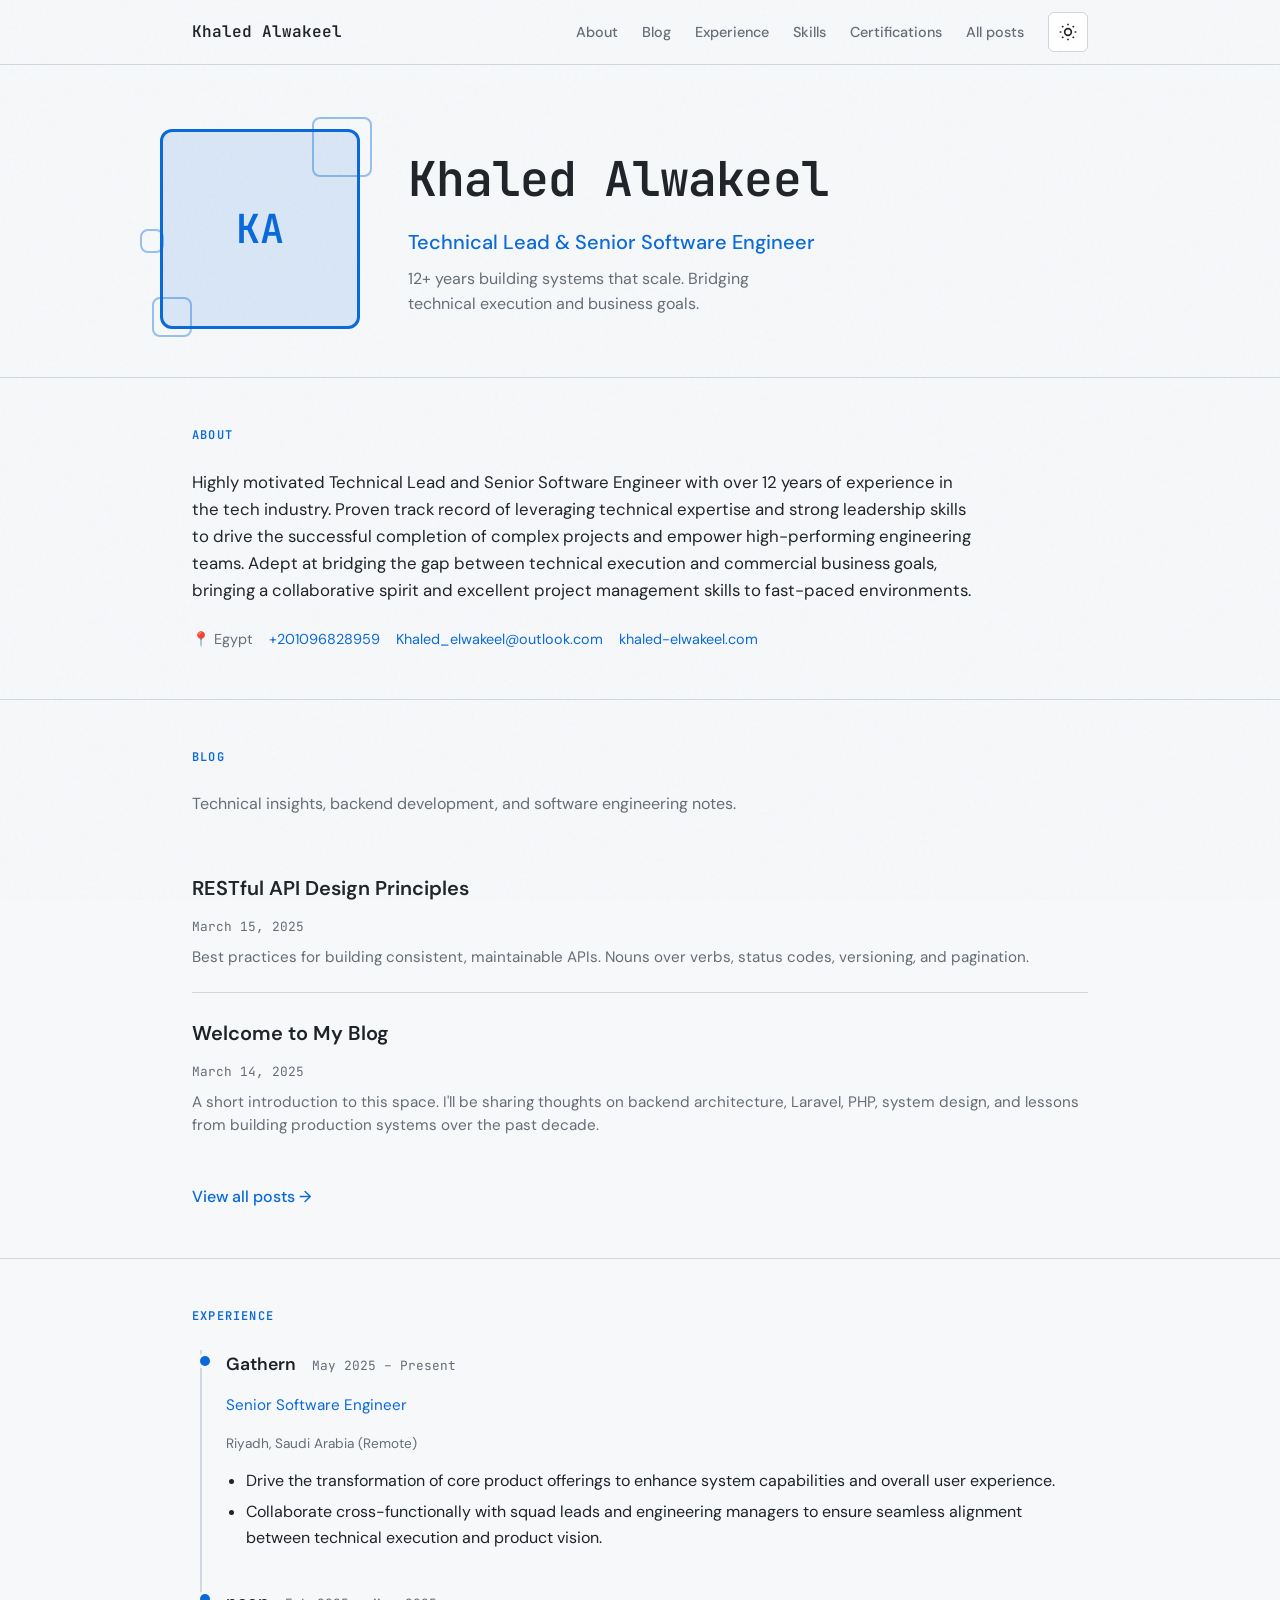
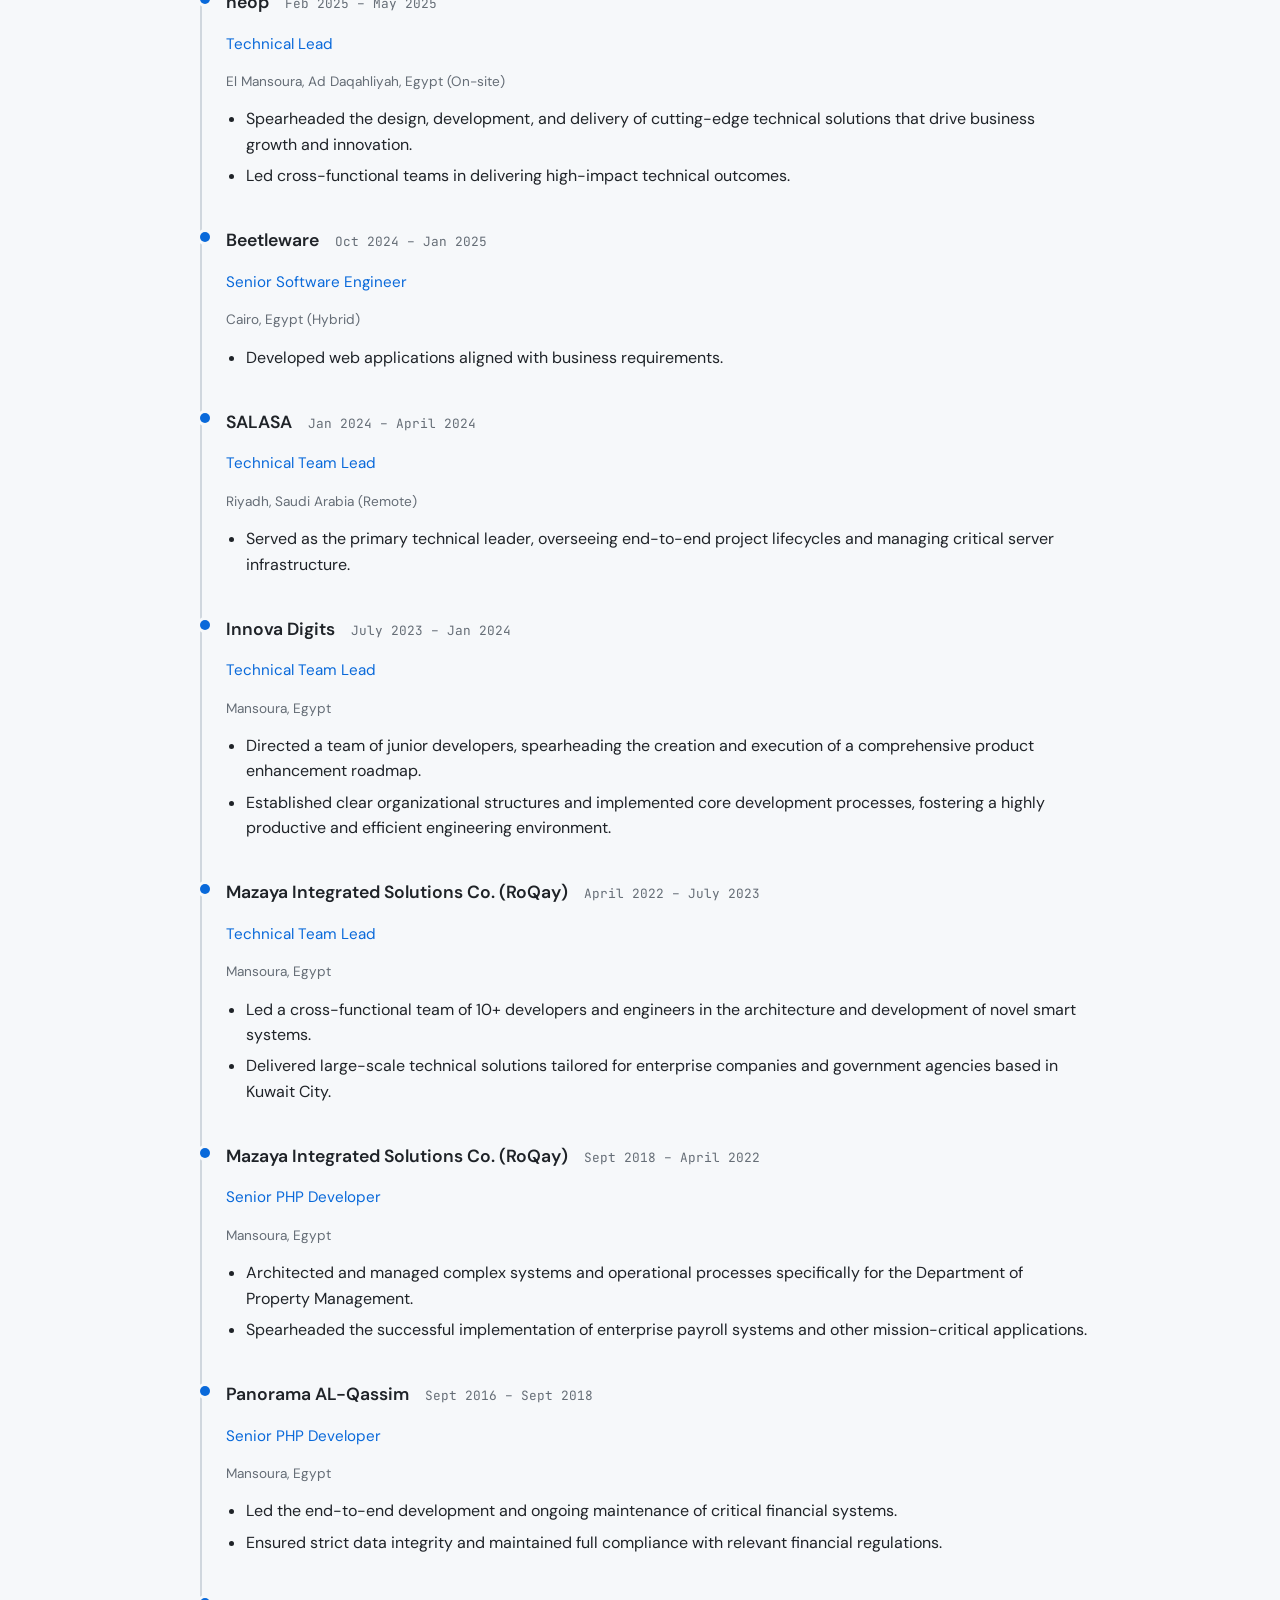
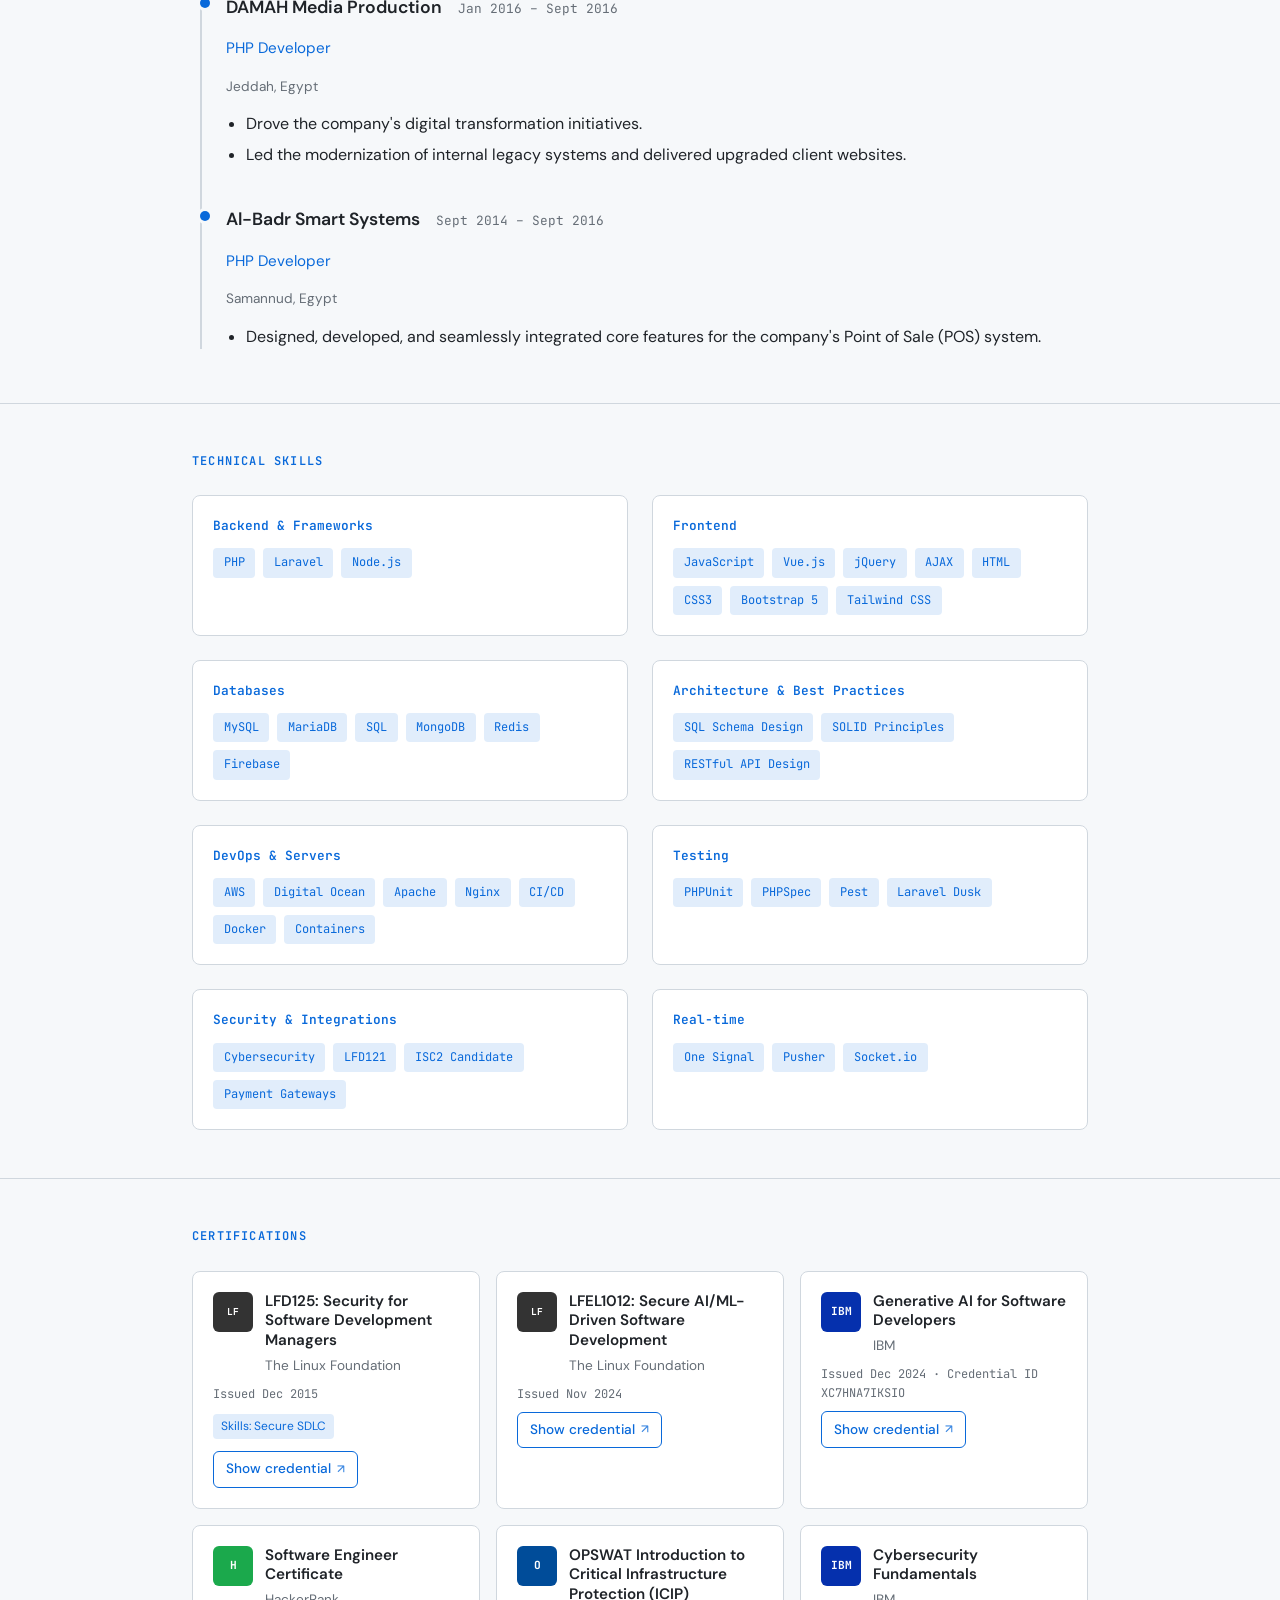
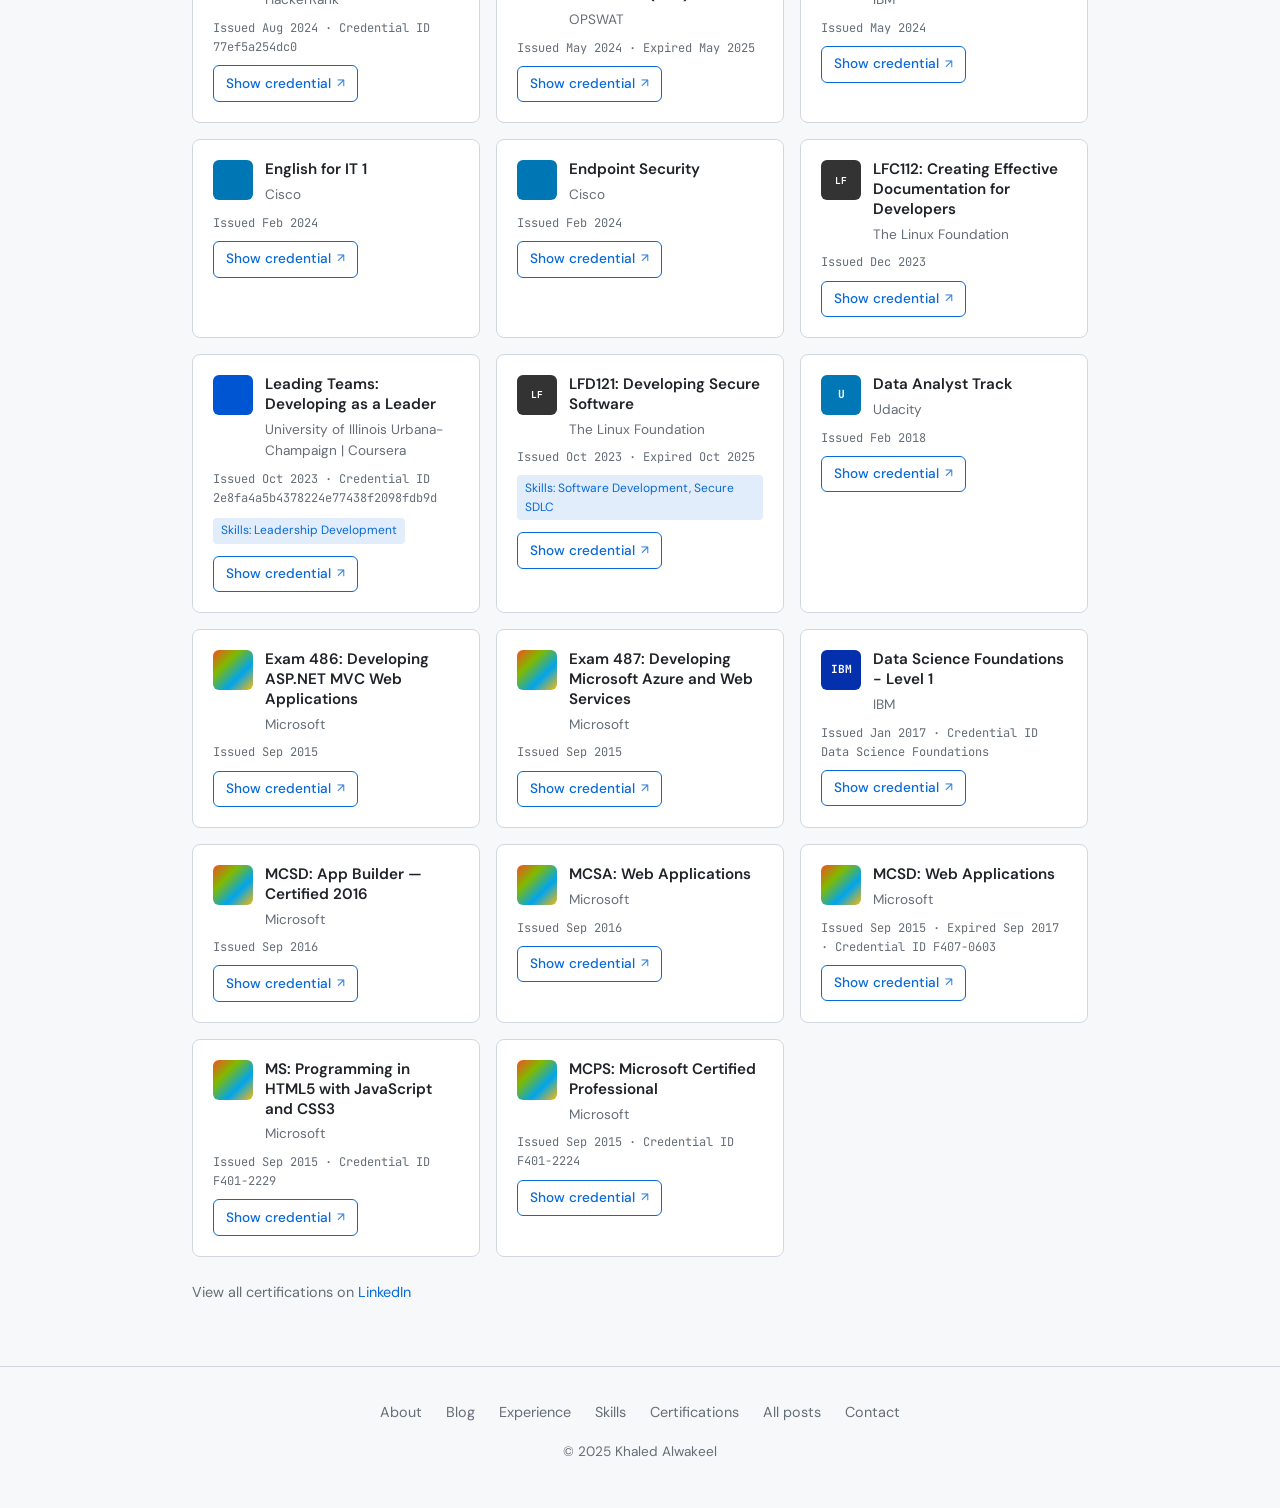
==== index.html @ 08fc2f67 "Add initial portfolio site and blog Create the static portfolio and blog site for Khaled Alwakeel. A" ====
<!DOCTYPE html>
<html lang="en" data-theme="dark">
<head>
  <meta charset="UTF-8">
  <meta name="viewport" content="width=device-width, initial-scale=1.0">
  <meta name="description" content="Khaled Alwakeel - Technical Lead & Senior Software Engineer with 12+ years of experience. Backend development, PHP, Laravel, Node.js.">
  <title>Khaled Alwakeel | Technical Lead & Senior Software Engineer</title>
  <link rel="stylesheet" href="css/styles.css">
</head>
<body>
  <div class="site-wrapper">
    <header class="site-header">
      <div class="container">
        <div class="header-inner">
          <div class="site-logo">
            <a href="index.html">Khaled Alwakeel</a>
          </div>
          <nav>
            <ul class="nav-links">
              <li><a href="#about">About</a></li>
              <li><a href="#blog">Blog</a></li>
              <li><a href="#experience">Experience</a></li>
              <li><a href="#skills">Skills</a></li>
              <li><a href="#certifications">Certifications</a></li>
              <li><a href="blog/index.html">All posts</a></li>
              <li>
                <button type="button" class="theme-toggle" aria-label="Toggle dark/light mode">
                  <svg class="icon-sun" xmlns="http://www.w3.org/2000/svg" viewBox="0 0 24 24" fill="none" stroke="currentColor" stroke-width="2">
                    <circle cx="12" cy="12" r="4"/><path d="M12 2v2M12 20v2M4.93 4.93l1.41 1.41M17.66 17.66l1.41 1.41M2 12h2M20 12h2M6.34 17.66l-1.41 1.41M19.07 4.93l-1.41 1.41"/>
                  </svg>
                  <svg class="icon-moon" xmlns="http://www.w3.org/2000/svg" viewBox="0 0 24 24" fill="none" stroke="currentColor" stroke-width="2">
                    <path d="M21 12.79A9 9 0 1 1 11.21 3 7 7 0 0 0 21 12.79z"/>
                  </svg>
                </button>
              </li>
            </ul>
          </nav>
        </div>
      </div>
    </header>

    <main class="main">
      <section class="hero container animate-in">
        <div class="hero-layout">
          <div class="hero-photo-wrap">
            <div class="hero-photo-deco hero-photo-deco-1"></div>
            <div class="hero-photo-deco hero-photo-deco-2"></div>
            <div class="hero-photo-deco hero-photo-deco-3"></div>
            <img src="assets/profile.png" alt="Khaled Alwakeel - Technical Lead & Senior Software Engineer" class="hero-photo animate-in-delay-1" onerror="this.style.display='none'; var f=this.nextElementSibling; if(f){f.style.display='flex';}">
            <div class="hero-photo-fallback animate-in-delay-1" aria-hidden="true" style="display:none;">KA</div>
          </div>
          <div class="hero-text">
            <h1 class="hero-title animate-in-delay-2">Khaled Alwakeel</h1>
            <p class="hero-subtitle animate-in-delay-3">Technical Lead & Senior Software Engineer</p>
            <p class="hero-tagline animate-in-delay-4">12+ years building systems that scale. Bridging technical execution and business goals.</p>
          </div>
        </div>
      </section>

      <section id="about" class="section reveal-on-scroll">
        <div class="container">
          <h2 class="section-title">About</h2>
          <div class="section-content">
            <p class="about-text">
              Highly motivated Technical Lead and Senior Software Engineer with over 12 years of experience in the tech industry. Proven track record of leveraging technical expertise and strong leadership skills to drive the successful completion of complex projects and empower high-performing engineering teams. Adept at bridging the gap between technical execution and commercial business goals, bringing a collaborative spirit and excellent project management skills to fast-paced environments.
            </p>
            <ul class="contact-list">
              <li>📍 Egypt</li>
              <li><a href="tel:+201096828959">+201096828959</a></li>
              <li><a href="mailto:Khaled_elwakeel@outlook.com">Khaled_elwakeel@outlook.com</a></li>
              <li><a href="https://khaled-elwakeel.com" target="_blank" rel="noopener">khaled-elwakeel.com</a></li>
            </ul>
          </div>
        </div>
      </section>

      <section id="blog" class="section reveal-on-scroll">
        <div class="container">
          <h2 class="section-title">Blog</h2>
          <p class="blog-intro">Technical insights, backend development, and software engineering notes.</p>
          <ul class="post-list post-list-home">
            <li class="post-item">
              <a href="blog/restful-api-design.html" class="post-link">
                <h3 class="post-title">RESTful API Design Principles</h3>
                <p class="post-meta">March 15, 2025</p>
                <p class="post-excerpt">Best practices for building consistent, maintainable APIs. Nouns over verbs, status codes, versioning, and pagination.</p>
              </a>
            </li>
            <li class="post-item">
              <a href="blog/welcome-post.html" class="post-link">
                <h3 class="post-title">Welcome to My Blog</h3>
                <p class="post-meta">March 14, 2025</p>
                <p class="post-excerpt">A short introduction to this space. I'll be sharing thoughts on backend architecture, Laravel, PHP, system design, and lessons from building production systems over the past decade.</p>
              </a>
            </li>
          </ul>
          <p class="blog-view-all">
            <a href="blog/index.html">View all posts →</a>
          </p>
        </div>
      </section>

      <section id="experience" class="section reveal-on-scroll">
        <div class="container">
          <h2 class="section-title">Experience</h2>
          <div class="timeline">
            <article class="timeline-item">
              <div class="exp-header">
                <span class="exp-company">Gathern</span>
                <span class="exp-date">May 2025 – Present</span>
              </div>
              <p class="exp-role">Senior Software Engineer</p>
              <p class="exp-location">Riyadh, Saudi Arabia (Remote)</p>
              <ul class="exp-bullets">
                <li>Drive the transformation of core product offerings to enhance system capabilities and overall user experience.</li>
                <li>Collaborate cross-functionally with squad leads and engineering managers to ensure seamless alignment between technical execution and product vision.</li>
              </ul>
            </article>
            <article class="timeline-item">
              <div class="exp-header">
                <span class="exp-company">neop</span>
                <span class="exp-date">Feb 2025 – May 2025</span>
              </div>
              <p class="exp-role">Technical Lead</p>
              <p class="exp-location">El Mansoura, Ad Daqahliyah, Egypt (On-site)</p>
              <ul class="exp-bullets">
                <li>Spearheaded the design, development, and delivery of cutting-edge technical solutions that drive business growth and innovation.</li>
                <li>Led cross-functional teams in delivering high-impact technical outcomes.</li>
              </ul>
            </article>
            <article class="timeline-item">
              <div class="exp-header">
                <span class="exp-company">Beetleware</span>
                <span class="exp-date">Oct 2024 – Jan 2025</span>
              </div>
              <p class="exp-role">Senior Software Engineer</p>
              <p class="exp-location">Cairo, Egypt (Hybrid)</p>
              <ul class="exp-bullets">
                <li>Developed web applications aligned with business requirements.</li>
              </ul>
            </article>
            <article class="timeline-item">
              <div class="exp-header">
                <span class="exp-company">SALASA</span>
                <span class="exp-date">Jan 2024 – April 2024</span>
              </div>
              <p class="exp-role">Technical Team Lead</p>
              <p class="exp-location">Riyadh, Saudi Arabia (Remote)</p>
              <ul class="exp-bullets">
                <li>Served as the primary technical leader, overseeing end-to-end project lifecycles and managing critical server infrastructure.</li>
              </ul>
            </article>
            <article class="timeline-item">
              <div class="exp-header">
                <span class="exp-company">Innova Digits</span>
                <span class="exp-date">July 2023 – Jan 2024</span>
              </div>
              <p class="exp-role">Technical Team Lead</p>
              <p class="exp-location">Mansoura, Egypt</p>
              <ul class="exp-bullets">
                <li>Directed a team of junior developers, spearheading the creation and execution of a comprehensive product enhancement roadmap.</li>
                <li>Established clear organizational structures and implemented core development processes, fostering a highly productive and efficient engineering environment.</li>
              </ul>
            </article>
            <article class="timeline-item">
              <div class="exp-header">
                <span class="exp-company">Mazaya Integrated Solutions Co. (RoQay)</span>
                <span class="exp-date">April 2022 – July 2023</span>
              </div>
              <p class="exp-role">Technical Team Lead</p>
              <p class="exp-location">Mansoura, Egypt</p>
              <ul class="exp-bullets">
                <li>Led a cross-functional team of 10+ developers and engineers in the architecture and development of novel smart systems.</li>
                <li>Delivered large-scale technical solutions tailored for enterprise companies and government agencies based in Kuwait City.</li>
              </ul>
            </article>
            <article class="timeline-item">
              <div class="exp-header">
                <span class="exp-company">Mazaya Integrated Solutions Co. (RoQay)</span>
                <span class="exp-date">Sept 2018 – April 2022</span>
              </div>
              <p class="exp-role">Senior PHP Developer</p>
              <p class="exp-location">Mansoura, Egypt</p>
              <ul class="exp-bullets">
                <li>Architected and managed complex systems and operational processes specifically for the Department of Property Management.</li>
                <li>Spearheaded the successful implementation of enterprise payroll systems and other mission-critical applications.</li>
              </ul>
            </article>
            <article class="timeline-item">
              <div class="exp-header">
                <span class="exp-company">Panorama AL-Qassim</span>
                <span class="exp-date">Sept 2016 – Sept 2018</span>
              </div>
              <p class="exp-role">Senior PHP Developer</p>
              <p class="exp-location">Mansoura, Egypt</p>
              <ul class="exp-bullets">
                <li>Led the end-to-end development and ongoing maintenance of critical financial systems.</li>
                <li>Ensured strict data integrity and maintained full compliance with relevant financial regulations.</li>
              </ul>
            </article>
            <article class="timeline-item">
              <div class="exp-header">
                <span class="exp-company">DAMAH Media Production</span>
                <span class="exp-date">Jan 2016 – Sept 2016</span>
              </div>
              <p class="exp-role">PHP Developer</p>
              <p class="exp-location">Jeddah, Egypt</p>
              <ul class="exp-bullets">
                <li>Drove the company's digital transformation initiatives.</li>
                <li>Led the modernization of internal legacy systems and delivered upgraded client websites.</li>
              </ul>
            </article>
            <article class="timeline-item">
              <div class="exp-header">
                <span class="exp-company">Al-Badr Smart Systems</span>
                <span class="exp-date">Sept 2014 – Sept 2016</span>
              </div>
              <p class="exp-role">PHP Developer</p>
              <p class="exp-location">Samannud, Egypt</p>
              <ul class="exp-bullets">
                <li>Designed, developed, and seamlessly integrated core features for the company's Point of Sale (POS) system.</li>
              </ul>
            </article>
          </div>
        </div>
      </section>

      <section id="skills" class="section reveal-on-scroll">
        <div class="container">
          <h2 class="section-title">Technical Skills</h2>
          <div class="skills-grid">
            <div class="skill-category">
              <h3 class="skill-category-title">Backend & Frameworks</h3>
              <div class="skill-tags">
                <span class="skill-tag">PHP</span>
                <span class="skill-tag">Laravel</span>
                <span class="skill-tag">Node.js</span>
              </div>
            </div>
            <div class="skill-category">
              <h3 class="skill-category-title">Frontend</h3>
              <div class="skill-tags">
                <span class="skill-tag">JavaScript</span>
                <span class="skill-tag">Vue.js</span>
                <span class="skill-tag">jQuery</span>
                <span class="skill-tag">AJAX</span>
                <span class="skill-tag">HTML</span>
                <span class="skill-tag">CSS3</span>
                <span class="skill-tag">Bootstrap 5</span>
                <span class="skill-tag">Tailwind CSS</span>
              </div>
            </div>
            <div class="skill-category">
              <h3 class="skill-category-title">Databases</h3>
              <div class="skill-tags">
                <span class="skill-tag">MySQL</span>
                <span class="skill-tag">MariaDB</span>
                <span class="skill-tag">SQL</span>
                <span class="skill-tag">MongoDB</span>
                <span class="skill-tag">Redis</span>
                <span class="skill-tag">Firebase</span>
              </div>
            </div>
            <div class="skill-category">
              <h3 class="skill-category-title">Architecture & Best Practices</h3>
              <div class="skill-tags">
                <span class="skill-tag">SQL Schema Design</span>
                <span class="skill-tag">SOLID Principles</span>
                <span class="skill-tag">RESTful API Design</span>
              </div>
            </div>
            <div class="skill-category">
              <h3 class="skill-category-title">DevOps & Servers</h3>
              <div class="skill-tags">
                <span class="skill-tag">AWS</span>
                <span class="skill-tag">Digital Ocean</span>
                <span class="skill-tag">Apache</span>
                <span class="skill-tag">Nginx</span>
                <span class="skill-tag">CI/CD</span>
                <span class="skill-tag">Docker</span>
                <span class="skill-tag">Containers</span>
              </div>
            </div>
            <div class="skill-category">
              <h3 class="skill-category-title">Testing</h3>
              <div class="skill-tags">
                <span class="skill-tag">PHPUnit</span>
                <span class="skill-tag">PHPSpec</span>
                <span class="skill-tag">Pest</span>
                <span class="skill-tag">Laravel Dusk</span>
              </div>
            </div>
            <div class="skill-category">
              <h3 class="skill-category-title">Security & Integrations</h3>
              <div class="skill-tags">
                <span class="skill-tag">Cybersecurity</span>
                <span class="skill-tag">LFD121</span>
                <span class="skill-tag">ISC2 Candidate</span>
                <span class="skill-tag">Payment Gateways</span>
              </div>
            </div>
            <div class="skill-category">
              <h3 class="skill-category-title">Real-time</h3>
              <div class="skill-tags">
                <span class="skill-tag">One Signal</span>
                <span class="skill-tag">Pusher</span>
                <span class="skill-tag">Socket.io</span>
              </div>
            </div>
          </div>
        </div>
      </section>

      <section id="certifications" class="section reveal-on-scroll">
        <div class="container">
          <h2 class="section-title">Certifications</h2>
          <div class="cert-grid">
            <article class="cert-card" data-issuer="linux">
              <div class="cert-card-header">
                <span class="cert-badge cert-badge-linux" aria-hidden="true"></span>
                <div class="cert-card-title-wrap">
                  <h3 class="cert-name">LFD125: Security for Software Development Managers</h3>
                  <p class="cert-issuer">The Linux Foundation</p>
                </div>
              </div>
              <p class="cert-meta">Issued Dec 2015</p>
              <span class="cert-skills">Skills: Secure SDLC</span>
              <a href="https://www.linkedin.com/in/khaledmohamedalwakeel/details/certifications/" target="_blank" rel="noopener" class="cert-show-btn">Show credential <span class="cert-btn-icon" aria-hidden="true">↗</span></a>
            </article>
            <article class="cert-card" data-issuer="linux">
              <div class="cert-card-header">
                <span class="cert-badge cert-badge-linux" aria-hidden="true"></span>
                <div class="cert-card-title-wrap">
                  <h3 class="cert-name">LFEL1012: Secure AI/ML-Driven Software Development</h3>
                  <p class="cert-issuer">The Linux Foundation</p>
                </div>
              </div>
              <p class="cert-meta">Issued Nov 2024</p>
              <a href="https://www.linkedin.com/in/khaledmohamedalwakeel/details/certifications/" target="_blank" rel="noopener" class="cert-show-btn">Show credential <span class="cert-btn-icon" aria-hidden="true">↗</span></a>
            </article>
            <article class="cert-card" data-issuer="ibm">
              <div class="cert-card-header">
                <span class="cert-badge cert-badge-ibm" aria-hidden="true">IBM</span>
                <div class="cert-card-title-wrap">
                  <h3 class="cert-name">Generative AI for Software Developers</h3>
                  <p class="cert-issuer">IBM</p>
                </div>
              </div>
              <p class="cert-meta">Issued Dec 2024 · Credential ID XC7HNA7IKSIO</p>
              <a href="https://www.linkedin.com/in/khaledmohamedalwakeel/details/certifications/" target="_blank" rel="noopener" class="cert-show-btn">Show credential <span class="cert-btn-icon" aria-hidden="true">↗</span></a>
            </article>
            <article class="cert-card" data-issuer="hackerrank">
              <div class="cert-card-header">
                <span class="cert-badge cert-badge-hackerrank" aria-hidden="true">H</span>
                <div class="cert-card-title-wrap">
                  <h3 class="cert-name">Software Engineer Certificate</h3>
                  <p class="cert-issuer">HackerRank</p>
                </div>
              </div>
              <p class="cert-meta">Issued Aug 2024 · Credential ID 77ef5a254dc0</p>
              <a href="https://www.linkedin.com/in/khaledmohamedalwakeel/details/certifications/" target="_blank" rel="noopener" class="cert-show-btn">Show credential <span class="cert-btn-icon" aria-hidden="true">↗</span></a>
            </article>
            <article class="cert-card" data-issuer="opswat">
              <div class="cert-card-header">
                <span class="cert-badge cert-badge-opswat" aria-hidden="true">O</span>
                <div class="cert-card-title-wrap">
                  <h3 class="cert-name">OPSWAT Introduction to Critical Infrastructure Protection (ICIP)</h3>
                  <p class="cert-issuer">OPSWAT</p>
                </div>
              </div>
              <p class="cert-meta">Issued May 2024 · Expired May 2025</p>
              <a href="https://www.linkedin.com/in/khaledmohamedalwakeel/details/certifications/" target="_blank" rel="noopener" class="cert-show-btn">Show credential <span class="cert-btn-icon" aria-hidden="true">↗</span></a>
            </article>
            <article class="cert-card" data-issuer="ibm">
              <div class="cert-card-header">
                <span class="cert-badge cert-badge-ibm" aria-hidden="true">IBM</span>
                <div class="cert-card-title-wrap">
                  <h3 class="cert-name">Cybersecurity Fundamentals</h3>
                  <p class="cert-issuer">IBM</p>
                </div>
              </div>
              <p class="cert-meta">Issued May 2024</p>
              <a href="https://www.linkedin.com/in/khaledmohamedalwakeel/details/certifications/" target="_blank" rel="noopener" class="cert-show-btn">Show credential <span class="cert-btn-icon" aria-hidden="true">↗</span></a>
            </article>
            <article class="cert-card" data-issuer="cisco">
              <div class="cert-card-header">
                <span class="cert-badge cert-badge-cisco" aria-hidden="true"></span>
                <div class="cert-card-title-wrap">
                  <h3 class="cert-name">English for IT 1</h3>
                  <p class="cert-issuer">Cisco</p>
                </div>
              </div>
              <p class="cert-meta">Issued Feb 2024</p>
              <a href="https://www.linkedin.com/in/khaledmohamedalwakeel/details/certifications/" target="_blank" rel="noopener" class="cert-show-btn">Show credential <span class="cert-btn-icon" aria-hidden="true">↗</span></a>
            </article>
            <article class="cert-card" data-issuer="cisco">
              <div class="cert-card-header">
                <span class="cert-badge cert-badge-cisco" aria-hidden="true"></span>
                <div class="cert-card-title-wrap">
                  <h3 class="cert-name">Endpoint Security</h3>
                  <p class="cert-issuer">Cisco</p>
                </div>
              </div>
              <p class="cert-meta">Issued Feb 2024</p>
              <a href="https://www.linkedin.com/in/khaledmohamedalwakeel/details/certifications/" target="_blank" rel="noopener" class="cert-show-btn">Show credential <span class="cert-btn-icon" aria-hidden="true">↗</span></a>
            </article>
            <article class="cert-card" data-issuer="linux">
              <div class="cert-card-header">
                <span class="cert-badge cert-badge-linux" aria-hidden="true"></span>
                <div class="cert-card-title-wrap">
                  <h3 class="cert-name">LFC112: Creating Effective Documentation for Developers</h3>
                  <p class="cert-issuer">The Linux Foundation</p>
                </div>
              </div>
              <p class="cert-meta">Issued Dec 2023</p>
              <a href="https://www.linkedin.com/in/khaledmohamedalwakeel/details/certifications/" target="_blank" rel="noopener" class="cert-show-btn">Show credential <span class="cert-btn-icon" aria-hidden="true">↗</span></a>
            </article>
            <article class="cert-card" data-issuer="coursera">
              <div class="cert-card-header">
                <span class="cert-badge cert-badge-coursera" aria-hidden="true"></span>
                <div class="cert-card-title-wrap">
                  <h3 class="cert-name">Leading Teams: Developing as a Leader</h3>
                  <p class="cert-issuer">University of Illinois Urbana-Champaign | Coursera</p>
                </div>
              </div>
              <p class="cert-meta">Issued Oct 2023 · Credential ID 2e8fa4a5b4378224e77438f2098fdb9d</p>
              <span class="cert-skills">Skills: Leadership Development</span>
              <a href="https://www.linkedin.com/in/khaledmohamedalwakeel/details/certifications/" target="_blank" rel="noopener" class="cert-show-btn">Show credential <span class="cert-btn-icon" aria-hidden="true">↗</span></a>
            </article>
            <article class="cert-card" data-issuer="linux">
              <div class="cert-card-header">
                <span class="cert-badge cert-badge-linux" aria-hidden="true"></span>
                <div class="cert-card-title-wrap">
                  <h3 class="cert-name">LFD121: Developing Secure Software</h3>
                  <p class="cert-issuer">The Linux Foundation</p>
                </div>
              </div>
              <p class="cert-meta">Issued Oct 2023 · Expired Oct 2025</p>
              <span class="cert-skills">Skills: Software Development, Secure SDLC</span>
              <a href="https://www.linkedin.com/in/khaledmohamedalwakeel/details/certifications/" target="_blank" rel="noopener" class="cert-show-btn">Show credential <span class="cert-btn-icon" aria-hidden="true">↗</span></a>
            </article>
            <article class="cert-card" data-issuer="udacity">
              <div class="cert-card-header">
                <span class="cert-badge cert-badge-udacity" aria-hidden="true">U</span>
                <div class="cert-card-title-wrap">
                  <h3 class="cert-name">Data Analyst Track</h3>
                  <p class="cert-issuer">Udacity</p>
                </div>
              </div>
              <p class="cert-meta">Issued Feb 2018</p>
              <a href="https://www.linkedin.com/in/khaledmohamedalwakeel/details/certifications/" target="_blank" rel="noopener" class="cert-show-btn">Show credential <span class="cert-btn-icon" aria-hidden="true">↗</span></a>
            </article>
            <article class="cert-card" data-issuer="microsoft">
              <div class="cert-card-header">
                <span class="cert-badge cert-badge-microsoft" aria-hidden="true"></span>
                <div class="cert-card-title-wrap">
                  <h3 class="cert-name">Exam 486: Developing ASP.NET MVC Web Applications</h3>
                  <p class="cert-issuer">Microsoft</p>
                </div>
              </div>
              <p class="cert-meta">Issued Sep 2015</p>
              <a href="https://www.linkedin.com/in/khaledmohamedalwakeel/details/certifications/" target="_blank" rel="noopener" class="cert-show-btn">Show credential <span class="cert-btn-icon" aria-hidden="true">↗</span></a>
            </article>
            <article class="cert-card" data-issuer="microsoft">
              <div class="cert-card-header">
                <span class="cert-badge cert-badge-microsoft" aria-hidden="true"></span>
                <div class="cert-card-title-wrap">
                  <h3 class="cert-name">Exam 487: Developing Microsoft Azure and Web Services</h3>
                  <p class="cert-issuer">Microsoft</p>
                </div>
              </div>
              <p class="cert-meta">Issued Sep 2015</p>
              <a href="https://www.linkedin.com/in/khaledmohamedalwakeel/details/certifications/" target="_blank" rel="noopener" class="cert-show-btn">Show credential <span class="cert-btn-icon" aria-hidden="true">↗</span></a>
            </article>
            <article class="cert-card" data-issuer="ibm">
              <div class="cert-card-header">
                <span class="cert-badge cert-badge-ibm" aria-hidden="true">IBM</span>
                <div class="cert-card-title-wrap">
                  <h3 class="cert-name">Data Science Foundations - Level 1</h3>
                  <p class="cert-issuer">IBM</p>
                </div>
              </div>
              <p class="cert-meta">Issued Jan 2017 · Credential ID Data Science Foundations</p>
              <a href="https://www.linkedin.com/in/khaledmohamedalwakeel/details/certifications/" target="_blank" rel="noopener" class="cert-show-btn">Show credential <span class="cert-btn-icon" aria-hidden="true">↗</span></a>
            </article>
            <article class="cert-card" data-issuer="microsoft">
              <div class="cert-card-header">
                <span class="cert-badge cert-badge-microsoft" aria-hidden="true"></span>
                <div class="cert-card-title-wrap">
                  <h3 class="cert-name">MCSD: App Builder — Certified 2016</h3>
                  <p class="cert-issuer">Microsoft</p>
                </div>
              </div>
              <p class="cert-meta">Issued Sep 2016</p>
              <a href="https://www.linkedin.com/in/khaledmohamedalwakeel/details/certifications/" target="_blank" rel="noopener" class="cert-show-btn">Show credential <span class="cert-btn-icon" aria-hidden="true">↗</span></a>
            </article>
            <article class="cert-card" data-issuer="microsoft">
              <div class="cert-card-header">
                <span class="cert-badge cert-badge-microsoft" aria-hidden="true"></span>
                <div class="cert-card-title-wrap">
                  <h3 class="cert-name">MCSA: Web Applications</h3>
                  <p class="cert-issuer">Microsoft</p>
                </div>
              </div>
              <p class="cert-meta">Issued Sep 2016</p>
              <a href="https://www.linkedin.com/in/khaledmohamedalwakeel/details/certifications/" target="_blank" rel="noopener" class="cert-show-btn">Show credential <span class="cert-btn-icon" aria-hidden="true">↗</span></a>
            </article>
            <article class="cert-card" data-issuer="microsoft">
              <div class="cert-card-header">
                <span class="cert-badge cert-badge-microsoft" aria-hidden="true"></span>
                <div class="cert-card-title-wrap">
                  <h3 class="cert-name">MCSD: Web Applications</h3>
                  <p class="cert-issuer">Microsoft</p>
                </div>
              </div>
              <p class="cert-meta">Issued Sep 2015 · Expired Sep 2017 · Credential ID F407-0603</p>
              <a href="https://www.linkedin.com/in/khaledmohamedalwakeel/details/certifications/" target="_blank" rel="noopener" class="cert-show-btn">Show credential <span class="cert-btn-icon" aria-hidden="true">↗</span></a>
            </article>
            <article class="cert-card" data-issuer="microsoft">
              <div class="cert-card-header">
                <span class="cert-badge cert-badge-microsoft" aria-hidden="true"></span>
                <div class="cert-card-title-wrap">
                  <h3 class="cert-name">MS: Programming in HTML5 with JavaScript and CSS3</h3>
                  <p class="cert-issuer">Microsoft</p>
                </div>
              </div>
              <p class="cert-meta">Issued Sep 2015 · Credential ID F401-2229</p>
              <a href="https://www.linkedin.com/in/khaledmohamedalwakeel/details/certifications/" target="_blank" rel="noopener" class="cert-show-btn">Show credential <span class="cert-btn-icon" aria-hidden="true">↗</span></a>
            </article>
            <article class="cert-card" data-issuer="microsoft">
              <div class="cert-card-header">
                <span class="cert-badge cert-badge-microsoft" aria-hidden="true"></span>
                <div class="cert-card-title-wrap">
                  <h3 class="cert-name">MCPS: Microsoft Certified Professional</h3>
                  <p class="cert-issuer">Microsoft</p>
                </div>
              </div>
              <p class="cert-meta">Issued Sep 2015 · Credential ID F401-2224</p>
              <a href="https://www.linkedin.com/in/khaledmohamedalwakeel/details/certifications/" target="_blank" rel="noopener" class="cert-show-btn">Show credential <span class="cert-btn-icon" aria-hidden="true">↗</span></a>
            </article>
          </div>
          <p class="cert-footer-link">
            View all certifications on <a href="https://www.linkedin.com/in/khaledmohamedalwakeel/details/certifications/" target="_blank" rel="noopener">LinkedIn</a>
          </p>
        </div>
      </section>
    </main>

    <footer class="site-footer">
      <div class="container">
        <ul class="footer-links">
          <li><a href="#about">About</a></li>
          <li><a href="#blog">Blog</a></li>
          <li><a href="#experience">Experience</a></li>
          <li><a href="#skills">Skills</a></li>
          <li><a href="#certifications">Certifications</a></li>
          <li><a href="blog/index.html">All posts</a></li>
          <li><a href="mailto:Khaled_elwakeel@outlook.com">Contact</a></li>
        </ul>
        <p class="copyright">&copy; 2025 Khaled Alwakeel</p>
      </div>
    </footer>
  </div>
  <script src="js/main.js"></script>
</body>
</html>
---- css/styles.css ----
/* ==========================================================================
   Khaled Alwakeel - Portfolio & CV
   Industrial / terminal-inspired backend developer aesthetic
   ========================================================================== */

@import url('https://fonts.googleapis.com/css2?family=JetBrains+Mono:wght@400;500;600&family=DM+Sans:ital,wght@0,400;0,500;0,600;0,700;1,400&display=swap');

/* --------------------------------------------------------------------------
   Theme: Dark (default)
   -------------------------------------------------------------------------- */
[data-theme="dark"],
:root {
  --color-bg: #0d1117;
  --color-bg-elevated: #161b22;
  --color-bg-muted: #21262d;
  --color-border: #30363d;
  --color-text: #e6edf3;
  --color-text-muted: #8b949e;
  --color-accent: #58a6ff;
  --color-accent-dim: rgba(88, 166, 255, 0.15);
  --color-success: #3fb950;
  --color-success-dim: rgba(63, 185, 80, 0.15);
  --color-focus: #58a6ff;
  --shadow-sm: 0 1px 2px rgba(0, 0, 0, 0.4);
  --shadow-md: 0 4px 12px rgba(0, 0, 0, 0.5);
  --shadow-lg: 0 8px 24px rgba(0, 0, 0, 0.6);
}

/* --------------------------------------------------------------------------
   Theme: Light
   -------------------------------------------------------------------------- */
[data-theme="light"] {
  --color-bg: #f6f8fa;
  --color-bg-elevated: #ffffff;
  --color-bg-muted: #eaeef2;
  --color-border: #d0d7de;
  --color-text: #1f2328;
  --color-text-muted: #656d76;
  --color-accent: #0969da;
  --color-accent-dim: rgba(9, 105, 218, 0.12);
  --color-success: #1a7f37;
  --color-success-dim: rgba(26, 127, 55, 0.12);
  --color-focus: #0969da;
  --shadow-sm: 0 1px 2px rgba(31, 35, 40, 0.06);
  --shadow-md: 0 4px 12px rgba(31, 35, 40, 0.1);
  --shadow-lg: 0 8px 24px rgba(31, 35, 40, 0.12);
}

/* --------------------------------------------------------------------------
   Base
   -------------------------------------------------------------------------- */
*,
*::before,
*::after {
  box-sizing: border-box;
}

html {
  scroll-behavior: smooth;
}

body {
  margin: 0;
  font-family: 'DM Sans', system-ui, -apple-system, sans-serif;
  font-size: 1rem;
  line-height: 1.6;
  color: var(--color-text);
  background-color: var(--color-bg);
  -webkit-font-smoothing: antialiased;
  -moz-osx-font-smoothing: grayscale;
}

/* Noise overlay for depth */
body::before {
  content: '';
  position: fixed;
  inset: 0;
  pointer-events: none;
  opacity: 0.03;
  background-image: url("data:image/svg+xml,%3Csvg viewBox='0 0 256 256' xmlns='http://www.w3.org/2000/svg'%3E%3Cfilter id='noise'%3E%3CfeTurbulence type='fractalNoise' baseFrequency='0.9' numOctaves='4' stitchTiles='stitch'/%3E%3C/filter%3E%3Crect width='100%25' height='100%25' filter='url(%23noise)'/%3E%3C/svg%3E");
  z-index: 9999;
}

a {
  color: var(--color-accent);
  text-decoration: none;
  transition: color 0.2s ease, opacity 0.2s ease;
}

a:hover {
  text-decoration: underline;
}

a:focus-visible {
  outline: 2px solid var(--color-focus);
  outline-offset: 2px;
}

/* --------------------------------------------------------------------------
   Layout
   -------------------------------------------------------------------------- */
.site-wrapper {
  min-height: 100vh;
  display: flex;
  flex-direction: column;
}

.main {
  flex: 1;
}

.container {
  width: 100%;
  max-width: 960px;
  margin: 0 auto;
  padding: 0 1.5rem;
}

@media (min-width: 768px) {
  .container {
    padding: 0 2rem;
  }
}

/* --------------------------------------------------------------------------
   Header & Nav
   -------------------------------------------------------------------------- */
.site-header {
  position: sticky;
  top: 0;
  z-index: 100;
  background: var(--color-bg);
  border-bottom: 1px solid var(--color-border);
  -webkit-backdrop-filter: blur(8px);
  backdrop-filter: blur(8px);
}

.header-inner {
  display: flex;
  align-items: center;
  justify-content: space-between;
  height: 4rem;
  gap: 1rem;
}

.site-logo {
  font-family: 'JetBrains Mono', monospace;
  font-weight: 600;
  font-size: 1rem;
  color: var(--color-text);
}

.site-logo a {
  color: inherit;
  text-decoration: none;
}

.site-logo a:hover {
  color: var(--color-accent);
  text-decoration: none;
}

.nav-links {
  display: flex;
  align-items: center;
  gap: 1.5rem;
  list-style: none;
  margin: 0;
  padding: 0;
}

.nav-links a {
  font-size: 0.9rem;
  font-weight: 500;
  color: var(--color-text-muted);
}

.nav-links a:hover,
.nav-links a[aria-current="page"] {
  color: var(--color-text);
  text-decoration: none;
}

/* Theme Toggle */
.theme-toggle {
  display: flex;
  align-items: center;
  justify-content: center;
  width: 2.5rem;
  height: 2.5rem;
  padding: 0;
  border: 1px solid var(--color-border);
  border-radius: 6px;
  background: var(--color-bg-elevated);
  color: var(--color-text);
  cursor: pointer;
  transition: background 0.2s, border-color 0.2s, transform 0.15s ease;
}

.theme-toggle:hover {
  background: var(--color-bg-muted);
  border-color: var(--color-accent);
}

.theme-toggle:focus-visible {
  outline: 2px solid var(--color-focus);
  outline-offset: 2px;
}

.theme-toggle svg {
  width: 1.25rem;
  height: 1.25rem;
}

.theme-toggle .icon-sun {
  display: none;
}

.theme-toggle .icon-moon {
  display: block;
}

[data-theme="light"] .theme-toggle .icon-sun {
  display: block;
}

[data-theme="light"] .theme-toggle .icon-moon {
  display: none;
}

/* --------------------------------------------------------------------------
   Hero
   -------------------------------------------------------------------------- */
.hero {
  padding: 4rem 0 3rem;
  text-align: left;
}

.hero-layout {
  display: flex;
  flex-direction: column;
  align-items: flex-start;
  gap: 2rem;
}

@media (min-width: 768px) {
  .hero-layout {
    flex-direction: row;
    align-items: center;
    gap: 3rem;
  }
}

.hero-photo-wrap {
  position: relative;
  flex-shrink: 0;
}

.hero-photo {
  display: block;
  width: 160px;
  height: 160px;
  border-radius: 12px;
  object-fit: cover;
  border: 3px solid var(--color-accent);
  box-shadow: var(--shadow-lg);
  position: relative;
  z-index: 2;
  transition: transform 0.3s ease, box-shadow 0.3s ease;
}

.hero-photo:hover {
  transform: scale(1.02);
  box-shadow: 0 0 0 4px var(--color-accent-dim), var(--shadow-lg);
}

.hero-photo-fallback {
  width: 160px;
  height: 160px;
  border-radius: 12px;
  background: var(--color-accent-dim);
  border: 3px solid var(--color-accent);
  display: flex;
  align-items: center;
  justify-content: center;
  font-family: 'JetBrains Mono', monospace;
  font-size: 2.5rem;
  font-weight: 600;
  color: var(--color-accent);
}

@media (min-width: 768px) {
  .hero-photo-fallback {
    width: 200px;
    height: 200px;
  }
}

@media (min-width: 768px) {
  .hero-photo {
    width: 200px;
    height: 200px;
  }
}

/* Decorative elements around photo */
.hero-photo-deco {
  position: absolute;
  border: 2px solid var(--color-accent);
  border-radius: 8px;
  opacity: 0.4;
  z-index: 1;
}

.hero-photo-deco-1 {
  width: 60px;
  height: 60px;
  top: -12px;
  right: -12px;
  animation: float-deco 4s ease-in-out infinite;
}

.hero-photo-deco-2 {
  width: 40px;
  height: 40px;
  bottom: -8px;
  left: -8px;
  animation: float-deco 5s ease-in-out infinite 0.5s;
}

.hero-photo-deco-3 {
  width: 24px;
  height: 24px;
  top: 50%;
  left: -20px;
  animation: float-deco 3.5s ease-in-out infinite 1s;
}

@keyframes float-deco {
  0%, 100% { transform: translate(0, 0) rotate(0deg); }
  50% { transform: translate(4px, -4px) rotate(5deg); }
}

.hero-text {
  flex: 1;
}

.hero-title {
  font-family: 'JetBrains Mono', monospace;
  font-size: clamp(2rem, 5vw, 3rem);
  font-weight: 600;
  margin: 0 0 0.5rem;
  letter-spacing: -0.02em;
  color: var(--color-text);
}

.hero-subtitle {
  font-size: 1.25rem;
  color: var(--color-accent);
  margin: 0 0 0.5rem;
  font-weight: 500;
}

.hero-tagline {
  font-size: 1rem;
  color: var(--color-text-muted);
  margin: 0;
  max-width: 36ch;
}

/* --------------------------------------------------------------------------
   Sections
   -------------------------------------------------------------------------- */
.section {
  padding: 3rem 0;
  border-top: 1px solid var(--color-border);
}

.section:first-of-type {
  border-top: none;
}

.section-title {
  font-family: 'JetBrains Mono', monospace;
  font-size: 0.75rem;
  font-weight: 600;
  text-transform: uppercase;
  letter-spacing: 0.1em;
  color: var(--color-accent);
  margin: 0 0 1.5rem;
}

.section-content {
  color: var(--color-text);
}

/* --------------------------------------------------------------------------
   About
   -------------------------------------------------------------------------- */
.about-text {
  max-width: 65ch;
  margin: 0;
  font-size: 1.05rem;
}

.contact-list {
  display: flex;
  flex-wrap: wrap;
  gap: 1rem;
  margin: 1.5rem 0 0;
  padding: 0;
  list-style: none;
}

.contact-list li {
  display: flex;
  align-items: center;
  gap: 0.5rem;
  font-size: 0.9rem;
  color: var(--color-text-muted);
}

.contact-list a {
  color: var(--color-accent);
}

/* --------------------------------------------------------------------------
   Experience Timeline
   -------------------------------------------------------------------------- */
.timeline {
  position: relative;
  padding-left: 1.5rem;
  border-left: 2px solid var(--color-border);
  margin-left: 0.5rem;
}

.timeline-item {
  position: relative;
  padding-bottom: 2rem;
  transition: transform 0.2s ease;
}

.timeline-item:hover {
  transform: translateX(4px);
}

.timeline-item:last-child {
  padding-bottom: 0;
}

.timeline-item::before {
  content: '';
  position: absolute;
  left: -1.625rem;
  top: 0.35rem;
  width: 10px;
  height: 10px;
  border-radius: 50%;
  background: var(--color-accent);
  box-shadow: 0 0 0 3px var(--color-bg);
}

.exp-header {
  display: flex;
  flex-wrap: wrap;
  align-items: baseline;
  gap: 0.5rem 1rem;
  margin-bottom: 0.5rem;
}

.exp-company {
  font-weight: 600;
  font-size: 1.1rem;
  color: var(--color-text);
}

.exp-role {
  font-size: 0.95rem;
  color: var(--color-accent);
}

.exp-date {
  font-family: 'JetBrains Mono', monospace;
  font-size: 0.8rem;
  color: var(--color-text-muted);
}

.exp-location {
  font-size: 0.85rem;
  color: var(--color-text-muted);
}

.exp-bullets {
  margin: 0.5rem 0 0;
  padding-left: 1.25rem;
}

.exp-bullets li {
  margin-bottom: 0.35rem;
}

/* --------------------------------------------------------------------------
   Skills
   -------------------------------------------------------------------------- */
.skills-grid {
  display: grid;
  gap: 1.5rem;
}

@media (min-width: 640px) {
  .skills-grid {
    grid-template-columns: repeat(2, 1fr);
  }
}

.skill-category {
  background: var(--color-bg-elevated);
  border: 1px solid var(--color-border);
  border-radius: 8px;
  padding: 1.25rem;
  transition: border-color 0.2s, box-shadow 0.2s;
}

.skill-category:hover {
  border-color: var(--color-accent);
  box-shadow: var(--shadow-sm);
}

.skill-category-title {
  font-family: 'JetBrains Mono', monospace;
  font-size: 0.8rem;
  font-weight: 600;
  color: var(--color-accent);
  margin: 0 0 0.75rem;
}

.skill-tags {
  display: flex;
  flex-wrap: wrap;
  gap: 0.5rem;
}

.skill-tag {
  font-family: 'JetBrains Mono', monospace;
  font-size: 0.75rem;
  padding: 0.25rem 0.6rem;
  background: var(--color-accent-dim);
  color: var(--color-accent);
  border-radius: 4px;
  border: 1px solid transparent;
  transition: transform 0.15s ease, background 0.15s ease;
}

.skill-tag:hover {
  transform: scale(1.05);
  border-color: var(--color-accent);
}

[data-theme="light"] .skill-tag {
  background: var(--color-accent-dim);
}

/* --------------------------------------------------------------------------
   Certifications
   -------------------------------------------------------------------------- */
.cert-grid {
  display: grid;
  gap: 1rem;
}

@media (min-width: 640px) {
  .cert-grid {
    grid-template-columns: repeat(2, 1fr);
  }
}

@media (min-width: 960px) {
  .cert-grid {
    grid-template-columns: repeat(3, 1fr);
  }
}

.cert-card {
  background: var(--color-bg-elevated);
  border: 1px solid var(--color-border);
  border-radius: 8px;
  padding: 1.25rem;
  transition: border-color 0.2s, box-shadow 0.2s;
}

.cert-card:hover {
  border-color: var(--color-accent);
  box-shadow: var(--shadow-sm);
}

.cert-card-header {
  display: flex;
  align-items: flex-start;
  gap: 0.75rem;
  margin-bottom: 0.5rem;
}

.cert-badge {
  flex-shrink: 0;
  width: 40px;
  height: 40px;
  border-radius: 6px;
  display: flex;
  align-items: center;
  justify-content: center;
  font-size: 0.7rem;
  font-weight: 700;
  font-family: 'JetBrains Mono', monospace;
}

.cert-badge-microsoft {
  background: linear-gradient(135deg, #f25022 0%, #7fba00 33%, #00a4ef 66%, #ffb900 100%);
}

.cert-badge-ibm {
  background: #0530ad;
  color: #fff;
}

.cert-badge-linux {
  background: #333;
  color: #fff;
  font-size: 0.6rem;
  font-weight: 700;
}

.cert-badge-linux::before {
  content: 'LF';
  font-family: 'JetBrains Mono', monospace;
}

.cert-badge-cisco {
  background: #0077b5;
  color: #fff;
}

.cert-badge-coursera {
  background: #0056d2;
  color: #fff;
}

.cert-badge-hackerrank {
  background: #1ba94c;
  color: #fff;
}

.cert-badge-opswat {
  background: #004c99;
  color: #fff;
}

.cert-badge-udacity {
  background: #0177b6;
  color: #fff;
}

.cert-card-title-wrap {
  flex: 1;
  min-width: 0;
}

.cert-name {
  font-weight: 600;
  font-size: 0.95rem;
  color: var(--color-text);
  margin: 0 0 0.25rem;
  line-height: 1.3;
}

.cert-issuer {
  font-size: 0.85rem;
  color: var(--color-text-muted);
  margin: 0;
}

.cert-meta {
  font-family: 'JetBrains Mono', monospace;
  font-size: 0.75rem;
  color: var(--color-text-muted);
  margin: 0 0 0.5rem;
}

.cert-skills {
  display: inline-block;
  font-size: 0.75rem;
  padding: 0.2rem 0.5rem;
  background: var(--color-accent-dim);
  color: var(--color-accent);
  border-radius: 4px;
  margin-bottom: 0.75rem;
}

.cert-show-btn {
  display: inline-flex;
  align-items: center;
  gap: 0.35rem;
  font-size: 0.85rem;
  font-weight: 500;
  color: var(--color-accent);
  text-decoration: none;
  padding: 0.4rem 0.75rem;
  border: 1px solid var(--color-accent);
  border-radius: 6px;
  transition: background 0.2s, color 0.2s;
}

.cert-show-btn:hover {
  background: var(--color-accent-dim);
  text-decoration: none;
}

.cert-btn-icon {
  font-size: 0.9em;
  opacity: 0.8;
}

.cert-footer-link {
  margin-top: 1.5rem;
  color: var(--color-text-muted);
  font-size: 0.9rem;
}

/* --------------------------------------------------------------------------
   Footer
   -------------------------------------------------------------------------- */
.site-footer {
  margin-top: auto;
  padding: 2rem 0;
  border-top: 1px solid var(--color-border);
  text-align: center;
}

.footer-links {
  display: flex;
  flex-wrap: wrap;
  justify-content: center;
  gap: 1.5rem;
  margin: 0;
  padding: 0;
  list-style: none;
}

.footer-links a {
  font-size: 0.9rem;
  color: var(--color-text-muted);
}

.footer-links a:hover {
  color: var(--color-accent);
}

.copyright {
  margin-top: 1rem;
  font-size: 0.85rem;
  color: var(--color-text-muted);
}

/* --------------------------------------------------------------------------
   Blog
   -------------------------------------------------------------------------- */
.blog-intro {
  margin-bottom: 2rem;
  color: var(--color-text-muted);
}

.blog-view-all {
  margin-top: 1.5rem;
  margin-bottom: 0;
}

.blog-view-all a {
  font-weight: 500;
}

.blog-view-all a:hover {
  text-decoration: none;
}

.post-list {
  list-style: none;
  margin: 0;
  padding: 0;
}

.post-item {
  padding: 1.5rem 0;
  border-bottom: 1px solid var(--color-border);
  transition: opacity 0.2s;
}

.post-item:hover {
  opacity: 0.9;
}

.post-item:last-child {
  border-bottom: none;
}

.post-link {
  display: block;
  color: inherit;
  text-decoration: none;
}

.post-link:hover {
  color: var(--color-accent);
  text-decoration: none;
}

.post-title {
  font-size: 1.25rem;
  font-weight: 600;
  margin: 0 0 0.5rem;
}

.post-meta {
  font-family: 'JetBrains Mono', monospace;
  font-size: 0.8rem;
  color: var(--color-text-muted);
  margin-bottom: 0.5rem;
}

.post-excerpt {
  font-size: 0.95rem;
  color: var(--color-text-muted);
  margin: 0;
  line-height: 1.5;
}

/* Post single */
.post-header {
  margin-bottom: 2rem;
}

.post-header .post-title {
  font-size: clamp(1.5rem, 4vw, 2rem);
  margin-bottom: 0.5rem;
}

.post-share {
  display: flex;
  align-items: center;
  gap: 0.5rem;
  margin-top: 1rem;
}

.post-share-label {
  font-size: 0.85rem;
  color: var(--color-text-muted);
  margin-right: 0.25rem;
}

.post-share-btn {
  display: inline-flex;
  align-items: center;
  justify-content: center;
  width: 36px;
  height: 36px;
  border-radius: 6px;
  border: 1px solid var(--color-border);
  background: var(--color-bg-elevated);
  color: var(--color-text-muted);
  transition: border-color 0.2s, color 0.2s, background 0.2s;
}

.post-share-btn:hover {
  border-color: var(--color-accent);
  color: var(--color-accent);
  background: var(--color-accent-dim);
}

.post-share-btn:focus-visible {
  outline: 2px solid var(--color-focus);
  outline-offset: 2px;
}

.post-share-twitter {
  font-size: 1rem;
  font-weight: 600;
}

.post-share-copy {
  cursor: pointer;
  padding: 0;
  font: inherit;
}

.post-share-copy.copied {
  border-color: var(--color-success);
  color: var(--color-success);
}

.post-content {
  max-width: 65ch;
}

.post-content h2 {
  font-size: 1.25rem;
  margin: 2rem 0 0.75rem;
  color: var(--color-text);
}

.post-content p {
  margin: 0 0 1rem;
}

.post-content ul {
  margin: 0 0 1rem;
  padding-left: 1.5rem;
}

.post-content code {
  font-family: 'JetBrains Mono', monospace;
  font-size: 0.9em;
  padding: 0.15rem 0.4rem;
  background: var(--color-bg-muted);
  border-radius: 4px;
  color: var(--color-accent);
}

/* --------------------------------------------------------------------------
   Animations
   -------------------------------------------------------------------------- */
@keyframes fadeInUp {
  from {
    opacity: 0;
    transform: translateY(12px);
  }
  to {
    opacity: 1;
    transform: translateY(0);
  }
}

.animate-in {
  animation: fadeInUp 0.5s ease forwards;
}

.animate-in-delay-1,
.animate-in-delay-2,
.animate-in-delay-3,
.animate-in-delay-4,
.animate-in-delay-5 {
  opacity: 0;
  animation: fadeInUp 0.5s ease forwards;
}

.animate-in-delay-1 { animation-delay: 0.1s; }
.animate-in-delay-2 { animation-delay: 0.2s; }
.animate-in-delay-3 { animation-delay: 0.3s; }
.animate-in-delay-4 { animation-delay: 0.4s; }
.animate-in-delay-5 { animation-delay: 0.5s; }

/* Scroll-triggered reveal */
.reveal-on-scroll {
  opacity: 0;
  transform: translateY(20px);
  transition: opacity 0.5s ease, transform 0.5s ease;
}

.reveal-on-scroll.is-visible {
  opacity: 1;
  transform: translateY(0);
}

.reveal-on-scroll.reveal-delay-1 { transition-delay: 0.1s; }
.reveal-on-scroll.reveal-delay-2 { transition-delay: 0.15s; }
.reveal-on-scroll.reveal-delay-3 { transition-delay: 0.2s; }
.reveal-on-scroll.reveal-delay-4 { transition-delay: 0.25s; }
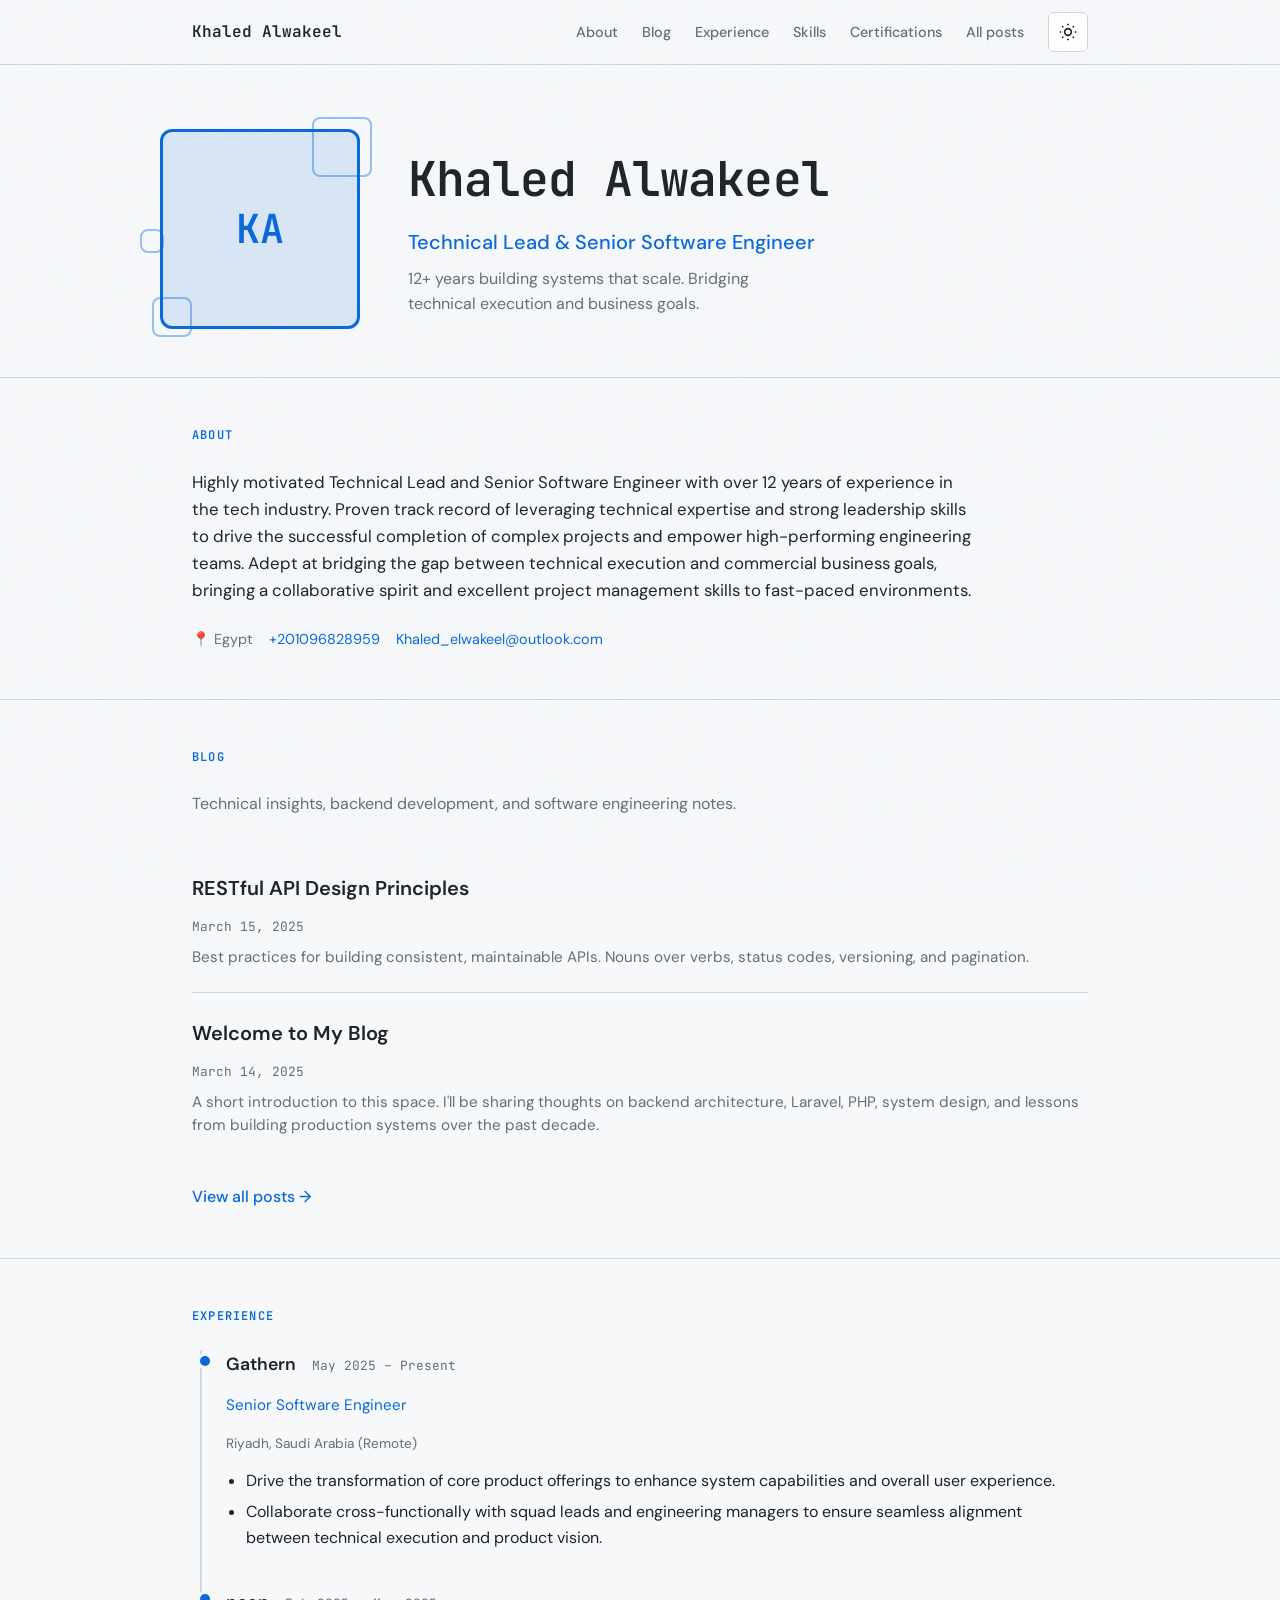
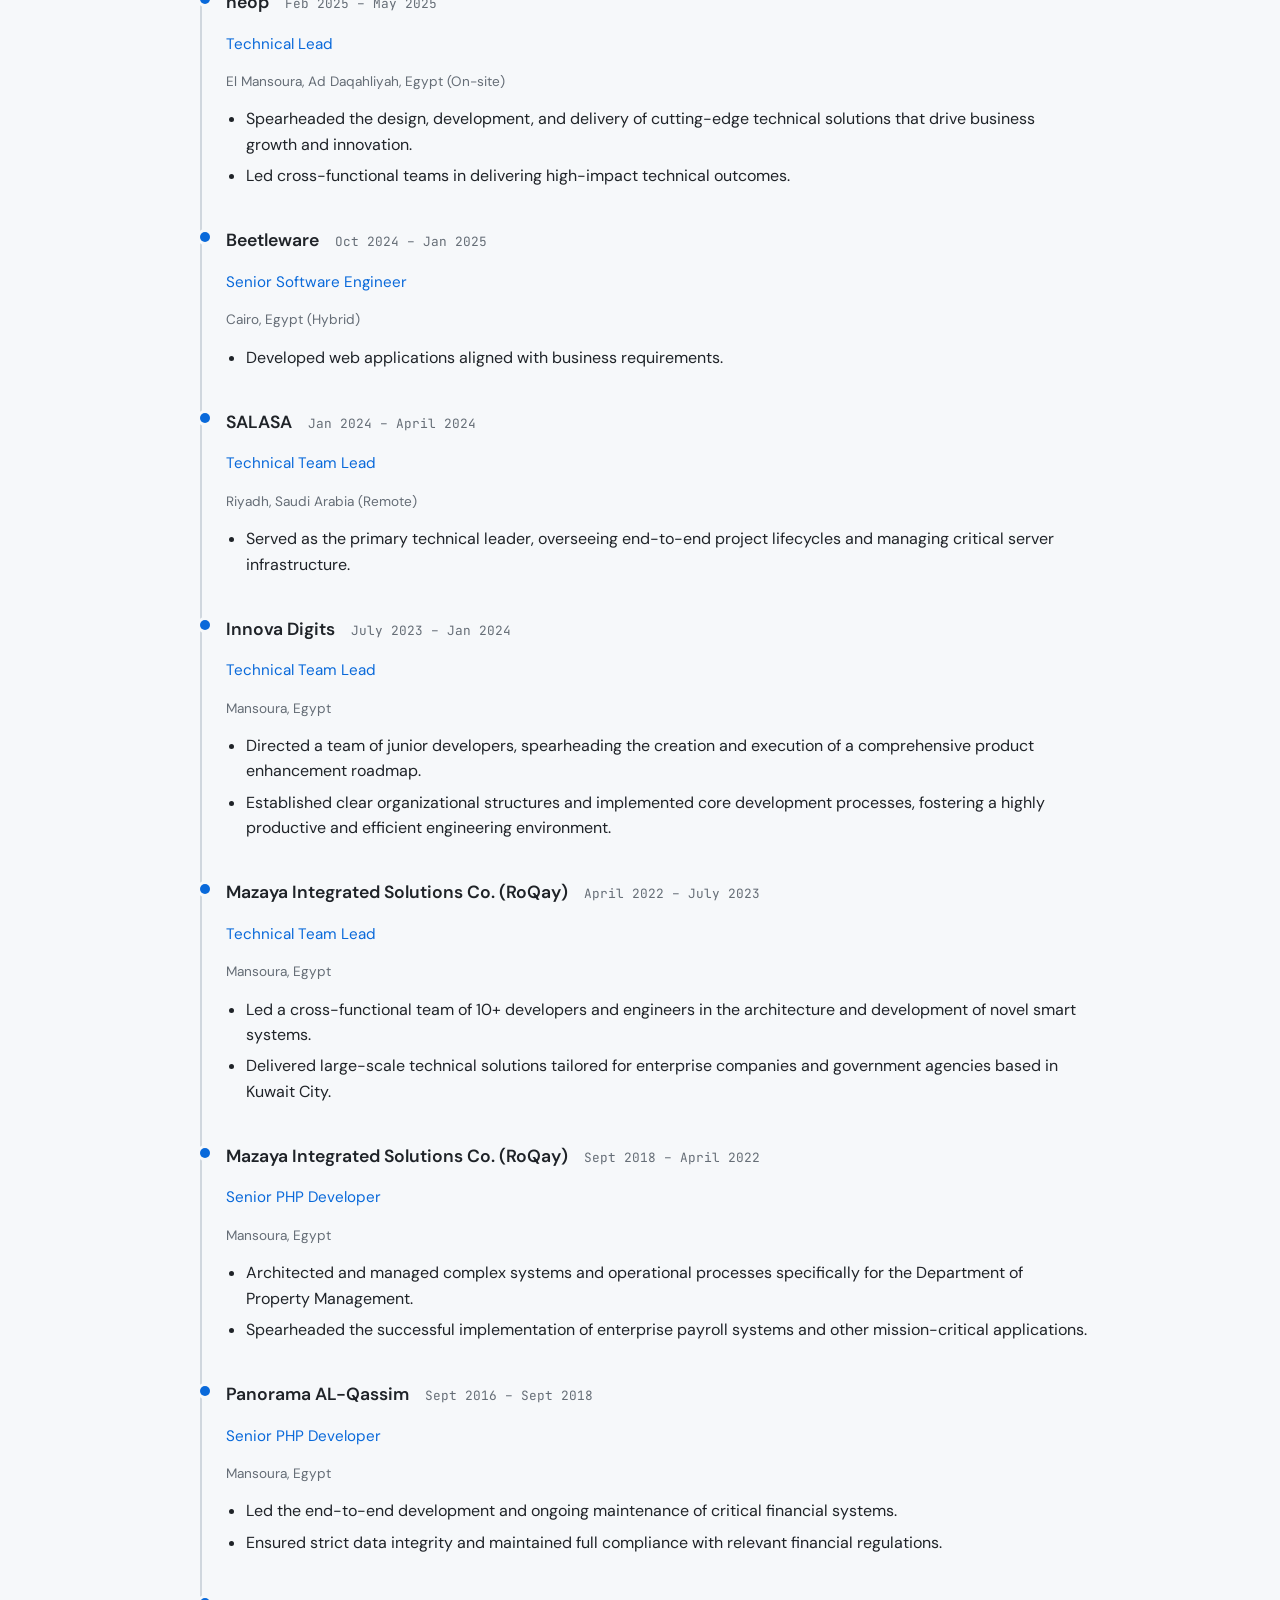
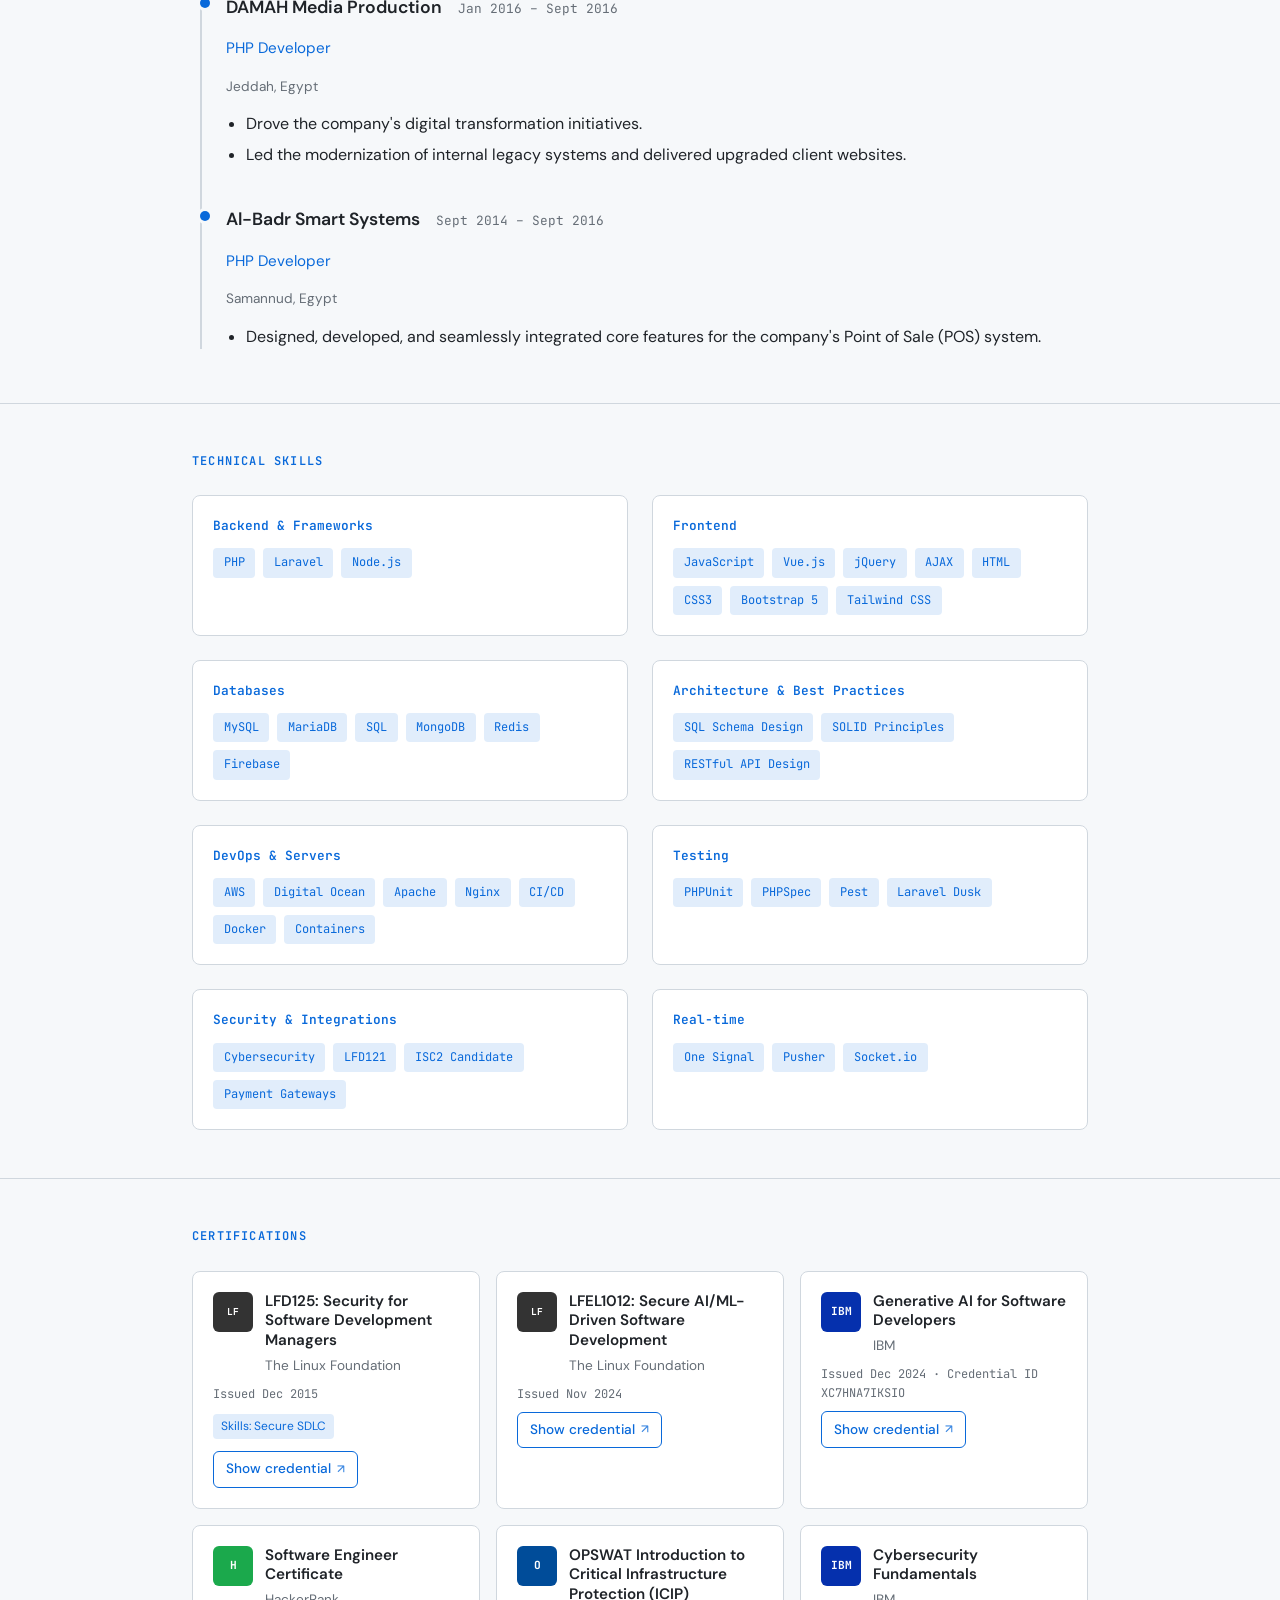
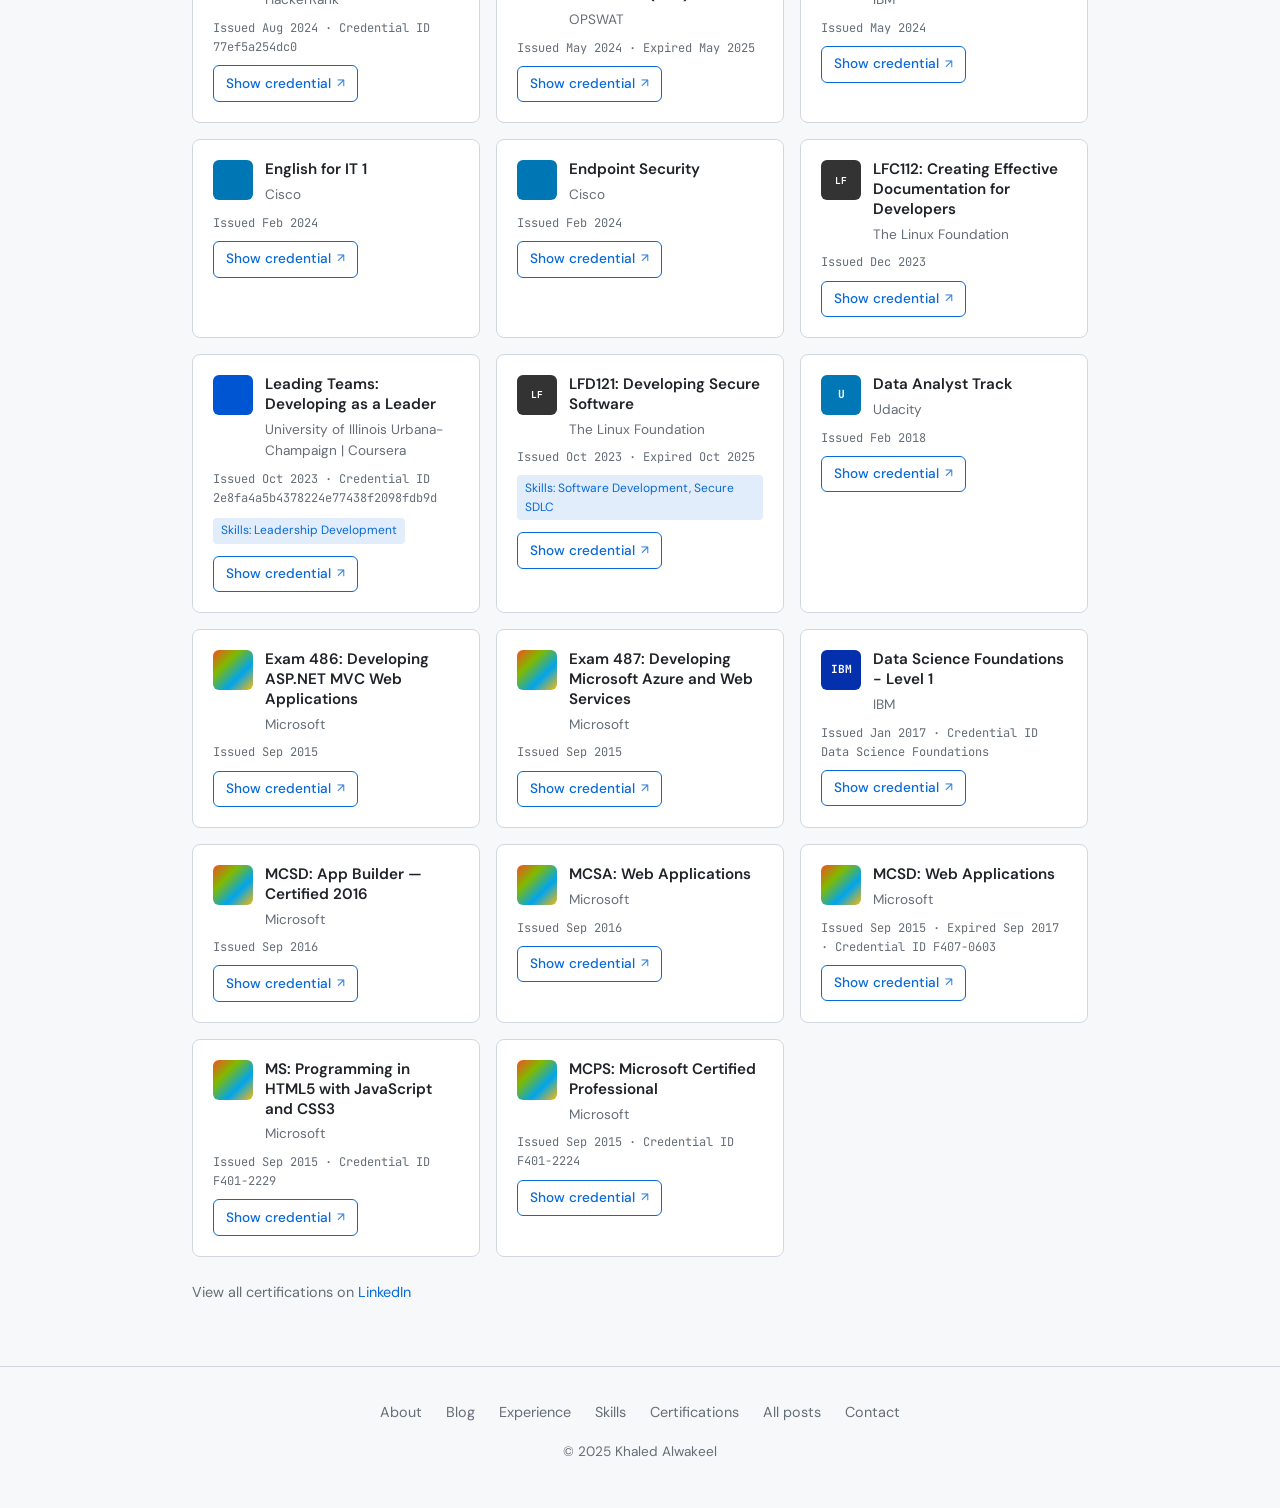
==== commit dc167360: "Remove personal domain links; simplify CNAME docs Remove links to khaled-elwakeel.com from index.htm" ====
--- a/index.html
+++ b/index.html
@@ -68,7 +68,6 @@
               <li>📍 Egypt</li>
               <li><a href="tel:+201096828959">+201096828959</a></li>
               <li><a href="mailto:Khaled_elwakeel@outlook.com">Khaled_elwakeel@outlook.com</a></li>
-              <li><a href="https://khaled-elwakeel.com" target="_blank" rel="noopener">khaled-elwakeel.com</a></li>
             </ul>
           </div>
         </div>
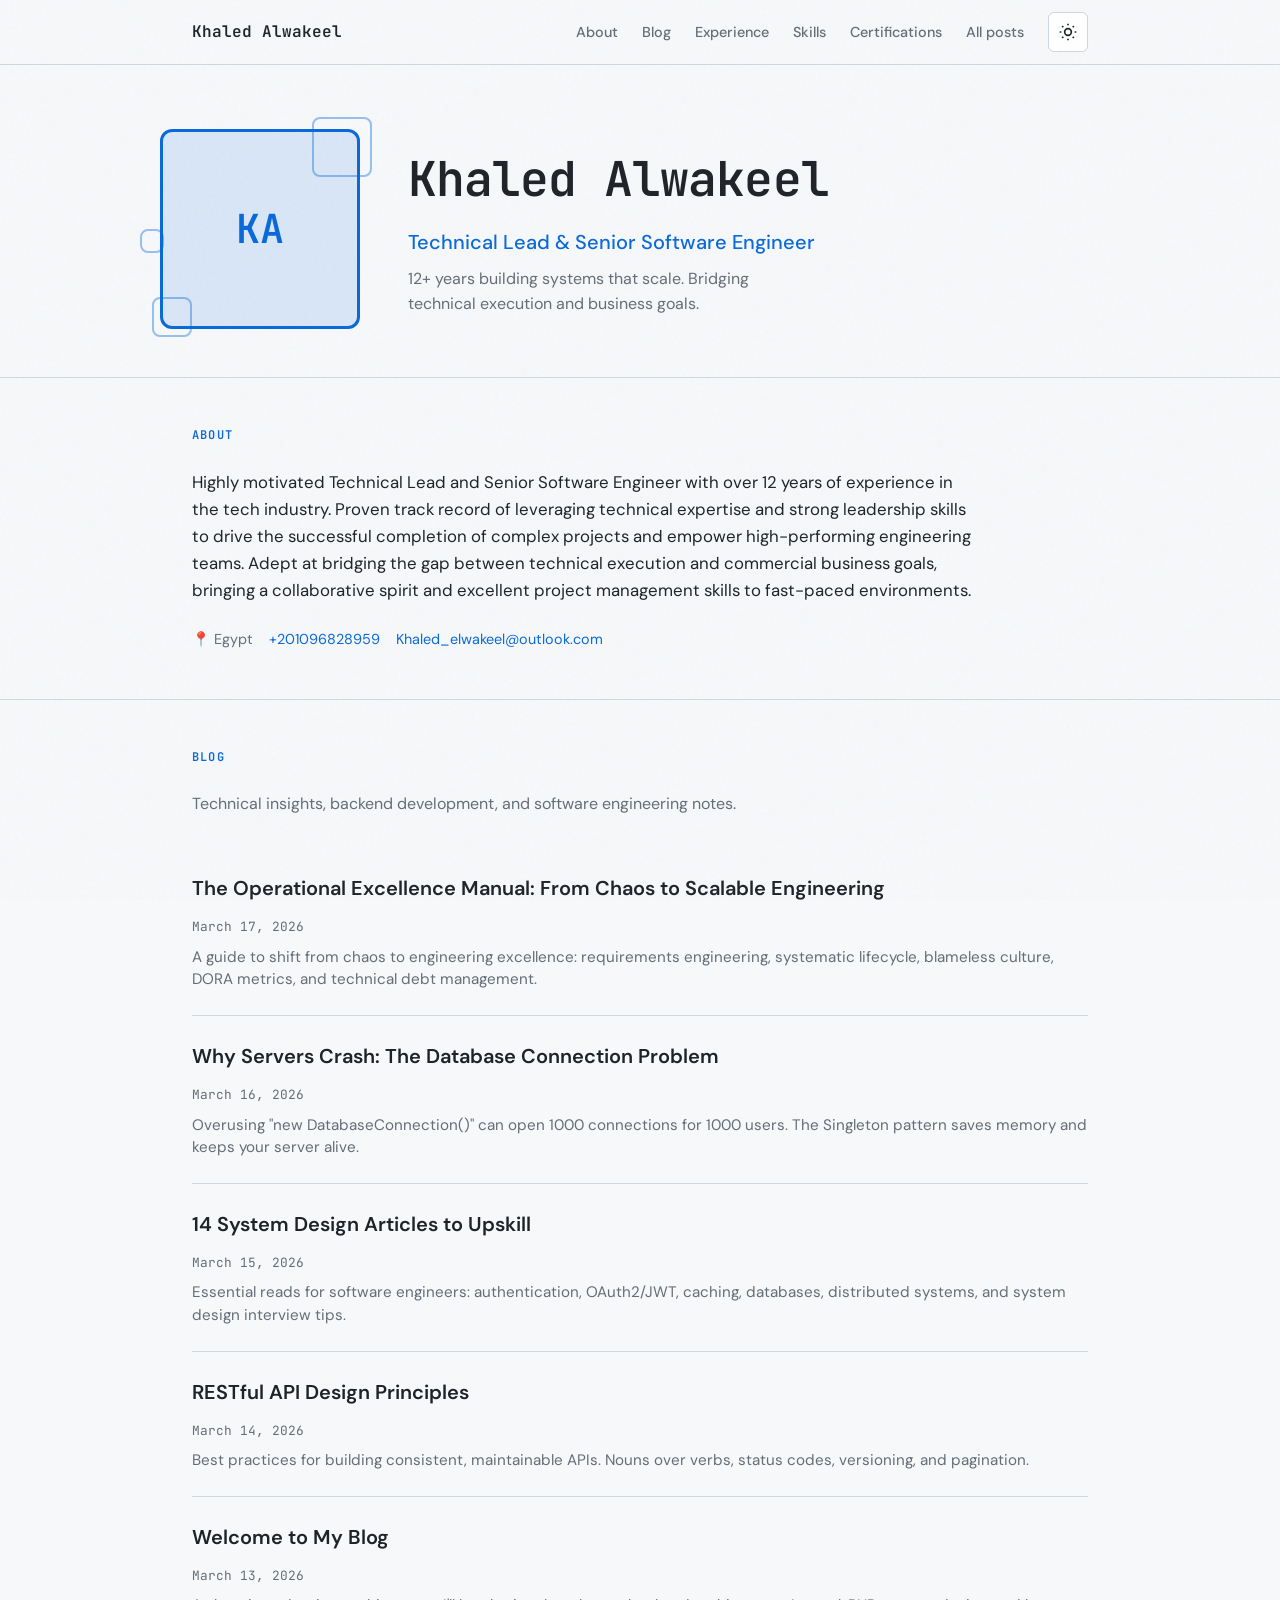
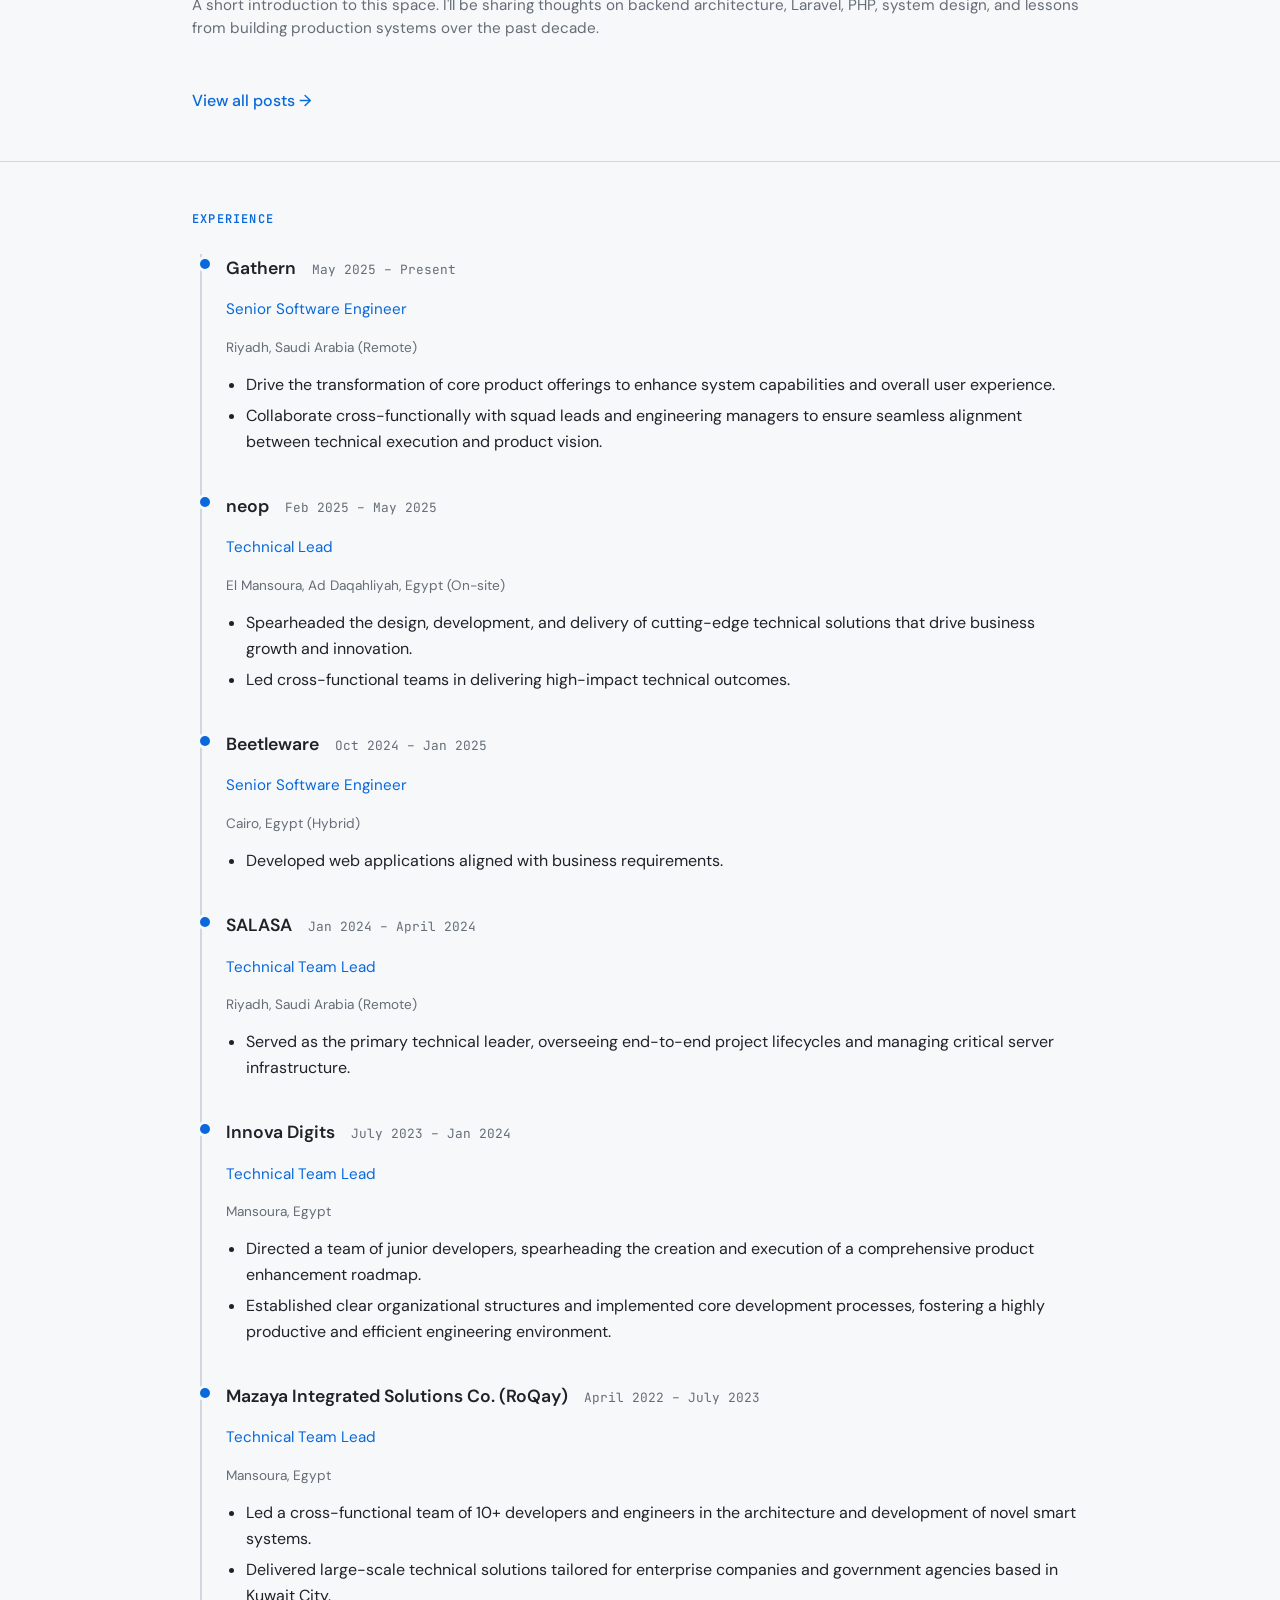
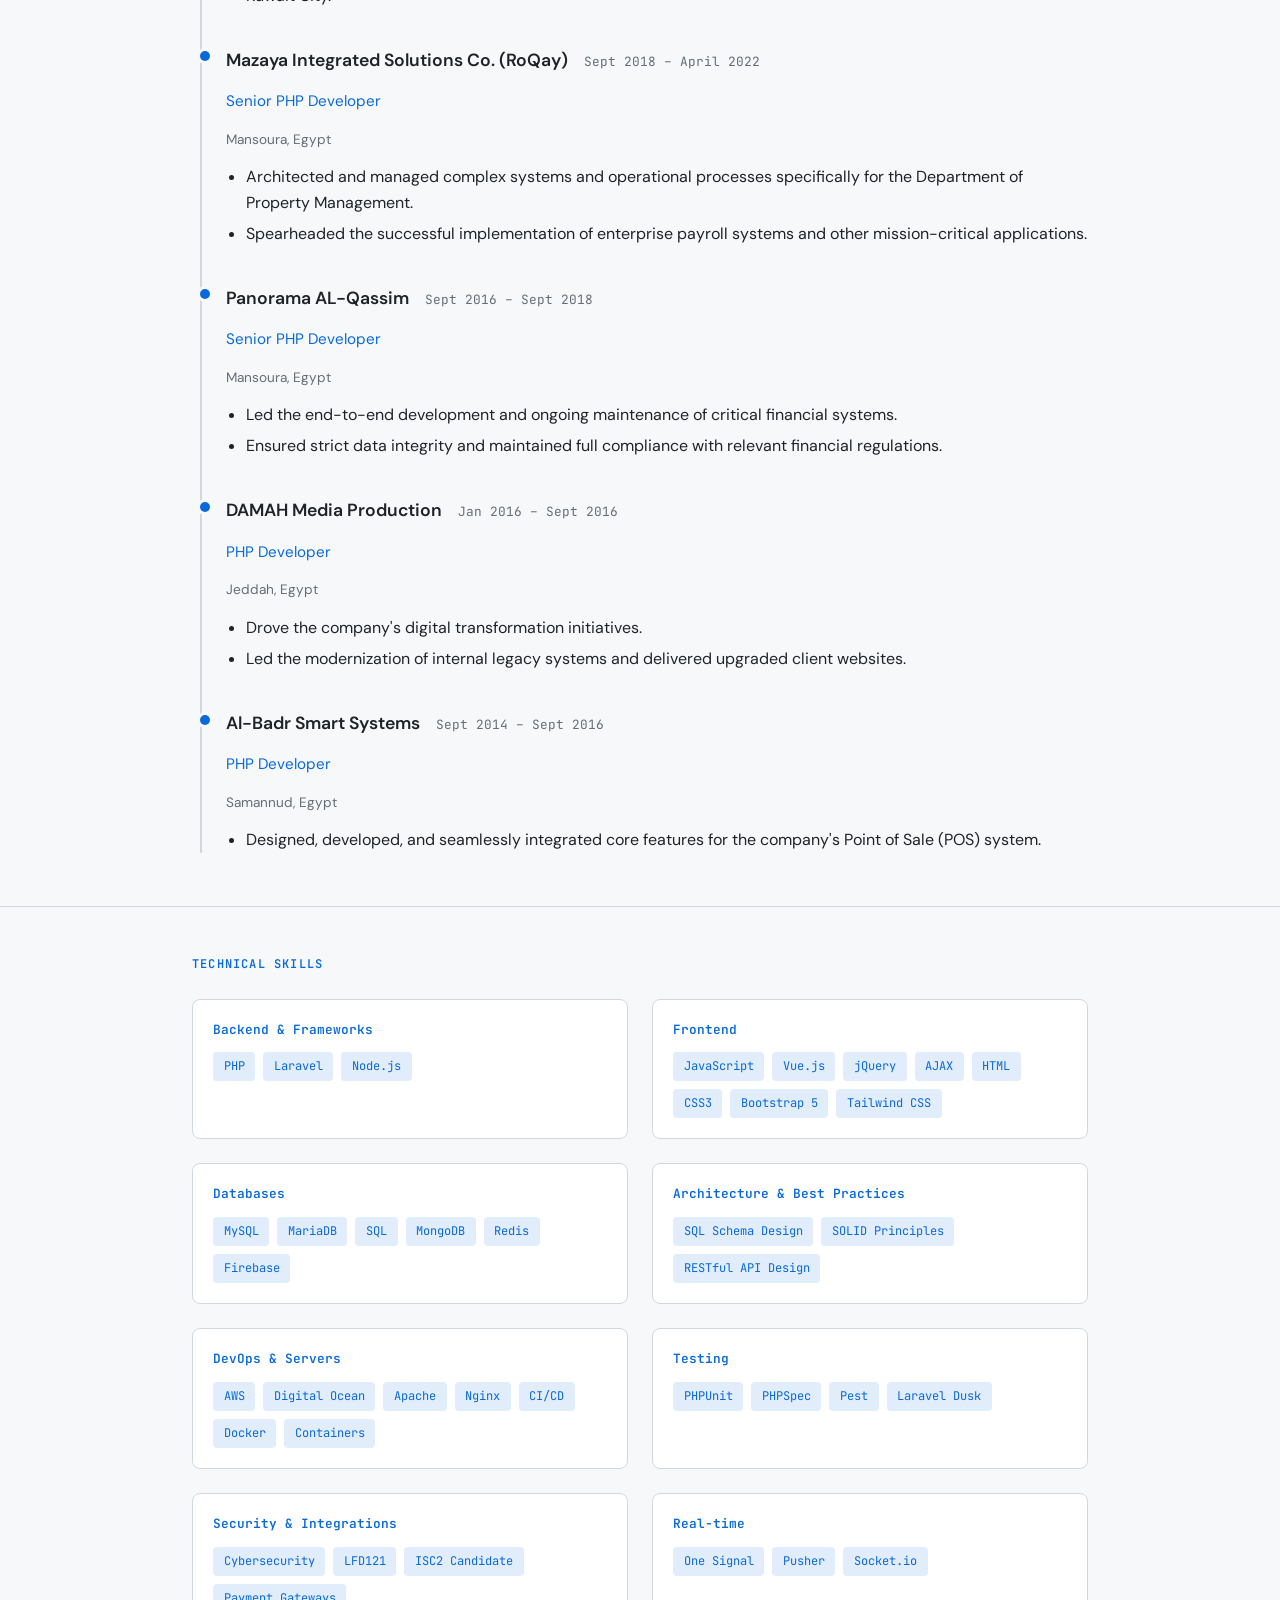
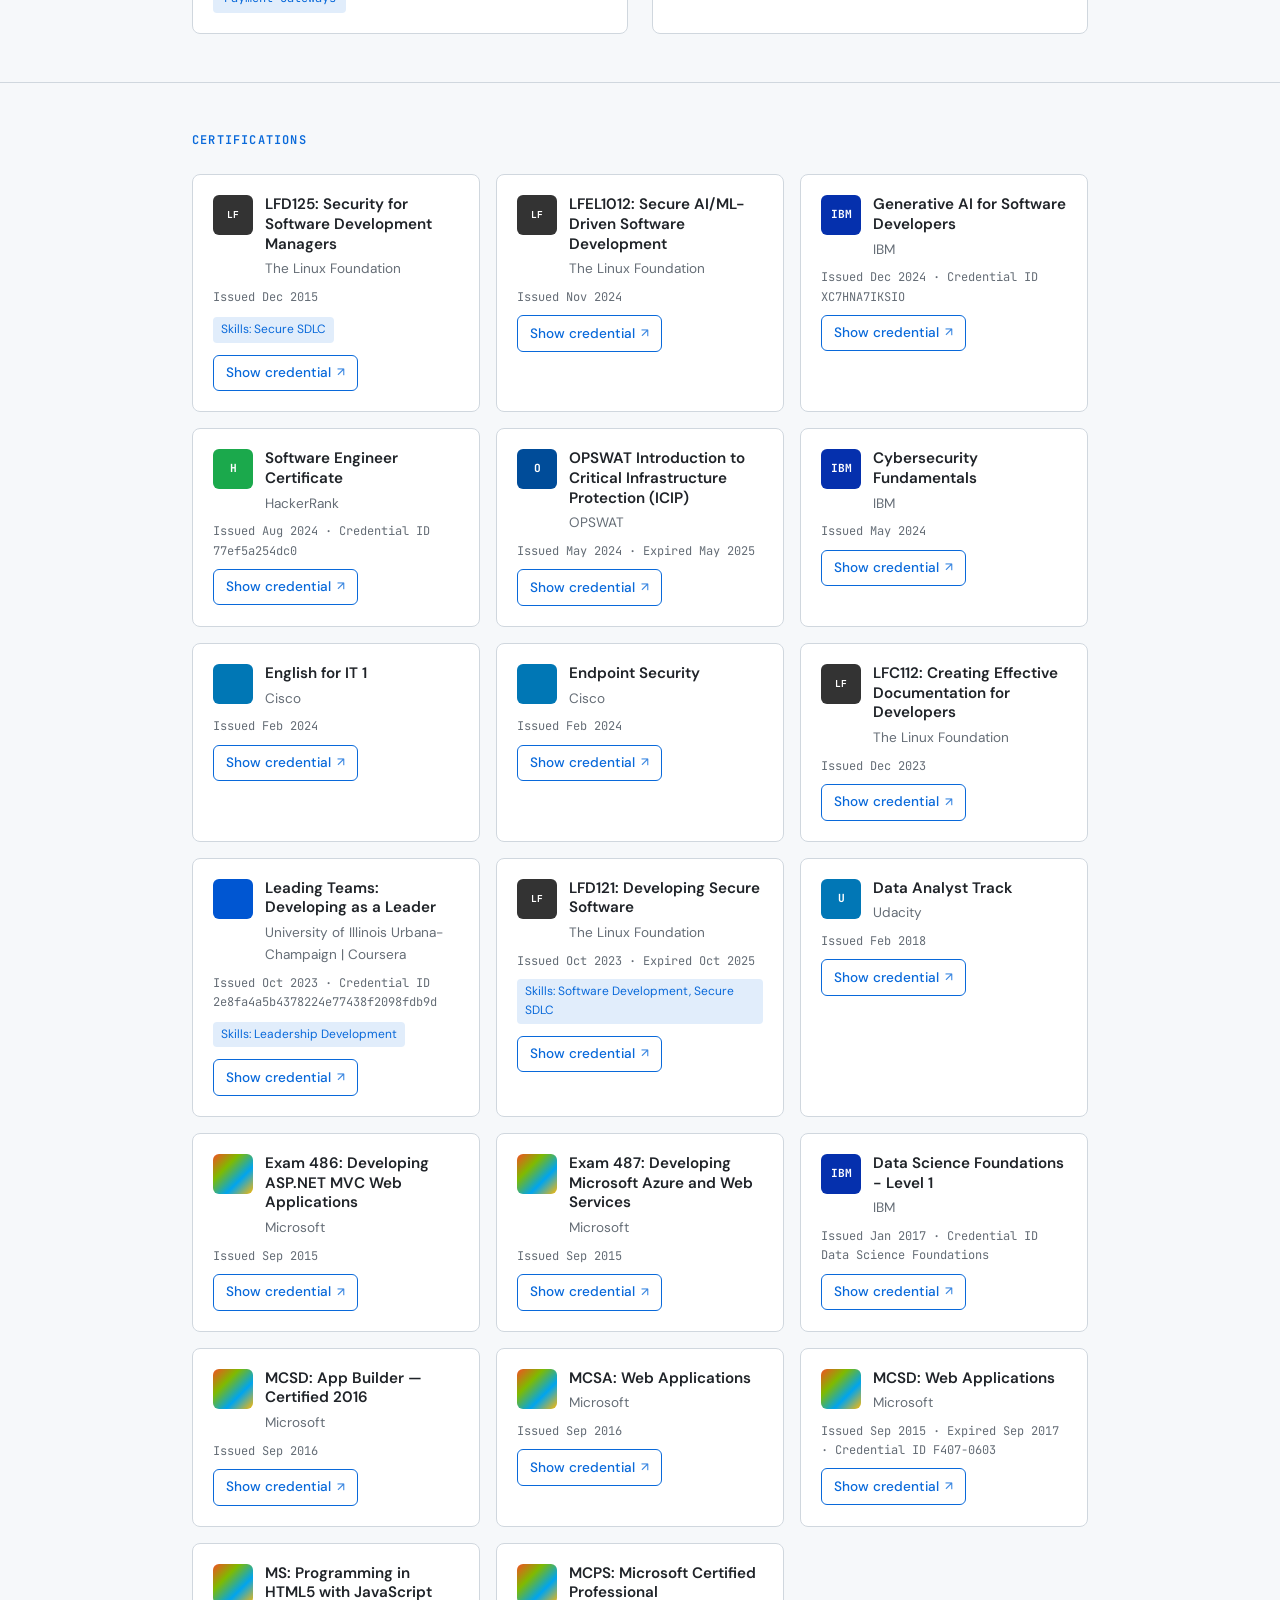
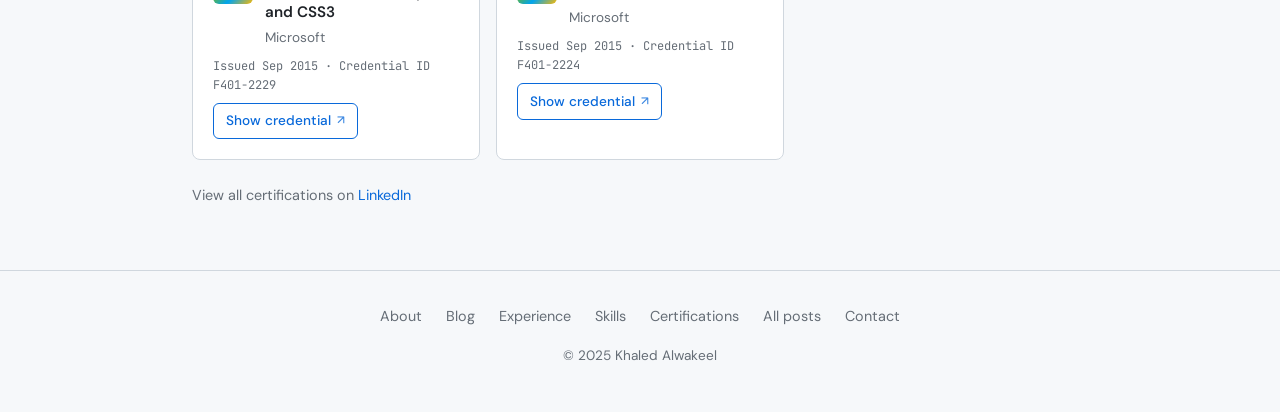
==== commit 18c6c945: "Add Operational Excellence post and styles Add a new blog post (blog/operational-excellence-manual.h" ====
--- a/index.html
+++ b/index.html
@@ -79,16 +79,37 @@
           <p class="blog-intro">Technical insights, backend development, and software engineering notes.</p>
           <ul class="post-list post-list-home">
             <li class="post-item">
+              <a href="blog/operational-excellence-manual.html" class="post-link">
+                <h3 class="post-title">The Operational Excellence Manual: From Chaos to Scalable Engineering</h3>
+                <p class="post-meta">March 17, 2026</p>
+                <p class="post-excerpt">A guide to shift from chaos to engineering excellence: requirements engineering, systematic lifecycle, blameless culture, DORA metrics, and technical debt management.</p>
+              </a>
+            </li>
+            <li class="post-item">
+              <a href="blog/singleton-database-connection.html" class="post-link">
+                <h3 class="post-title">Why Servers Crash: The Database Connection Problem</h3>
+                <p class="post-meta">March 16, 2026</p>
+                <p class="post-excerpt">Overusing "new DatabaseConnection()" can open 1000 connections for 1000 users. The Singleton pattern saves memory and keeps your server alive.</p>
+              </a>
+            </li>
+            <li class="post-item">
+              <a href="blog/system-design-articles.html" class="post-link">
+                <h3 class="post-title">14 System Design Articles to Upskill</h3>
+                <p class="post-meta">March 15, 2026</p>
+                <p class="post-excerpt">Essential reads for software engineers: authentication, OAuth2/JWT, caching, databases, distributed systems, and system design interview tips.</p>
+              </a>
+            </li>
+            <li class="post-item">
               <a href="blog/restful-api-design.html" class="post-link">
                 <h3 class="post-title">RESTful API Design Principles</h3>
-                <p class="post-meta">March 15, 2025</p>
+                <p class="post-meta">March 14, 2026</p>
                 <p class="post-excerpt">Best practices for building consistent, maintainable APIs. Nouns over verbs, status codes, versioning, and pagination.</p>
               </a>
             </li>
             <li class="post-item">
               <a href="blog/welcome-post.html" class="post-link">
                 <h3 class="post-title">Welcome to My Blog</h3>
-                <p class="post-meta">March 14, 2025</p>
+                <p class="post-meta">March 13, 2026</p>
                 <p class="post-excerpt">A short introduction to this space. I'll be sharing thoughts on backend architecture, Laravel, PHP, system design, and lessons from building production systems over the past decade.</p>
               </a>
             </li>
--- a/css/styles.css
+++ b/css/styles.css
@@ -909,9 +909,172 @@
   margin: 0 0 1rem;
 }
 
-.post-content ul {
+.post-content ul,
+.post-content ol {
   margin: 0 0 1rem;
   padding-left: 1.5rem;
+}
+
+.post-article-list {
+  list-style: decimal;
+}
+
+.post-article-list li {
+  margin-bottom: 1.25rem;
+  padding-left: 0.5rem;
+}
+
+.post-article-list li a {
+  word-break: break-all;
+}
+
+.post-figure {
+  margin: 2rem 0;
+}
+
+.post-image {
+  max-width: 100%;
+  height: auto;
+  border-radius: 8px;
+  border: 1px solid var(--color-border);
+}
+
+.post-figure figcaption {
+  font-size: 0.85rem;
+  color: var(--color-text-muted);
+  margin-top: 0.5rem;
+  text-align: center;
+}
+
+/* Operational Excellence infographics */
+.post-infographic {
+  max-width: 100%;
+  overflow-x: auto;
+}
+
+.post-infographic .phases-svg,
+.post-infographic .env-svg {
+  width: 100%;
+  min-width: 280px;
+  height: auto;
+}
+
+.post-infographic .env-box {
+  fill: var(--color-bg-muted);
+  stroke: var(--color-border);
+  stroke-width: 1.5;
+}
+
+.post-infographic .env-box.env-staging {
+  fill: var(--color-accent-dim);
+  stroke: var(--color-accent);
+}
+
+.post-infographic .env-box.env-prod {
+  fill: var(--color-success-dim);
+  stroke: var(--color-success);
+}
+
+.post-infographic .env-title {
+  fill: var(--color-text);
+  font-size: 12px;
+  font-weight: 600;
+}
+
+.post-infographic .env-desc {
+  fill: var(--color-text-muted);
+  font-size: 10px;
+}
+
+.post-infographic .env-arrow {
+  color: var(--color-text-muted);
+}
+
+/* DORA metrics cards */
+.infographic-dora {
+  padding: 0.5rem 0;
+}
+
+.dora-cards {
+  display: grid;
+  grid-template-columns: repeat(auto-fit, minmax(140px, 1fr));
+  gap: 1rem;
+}
+
+.dora-card {
+  background: var(--color-bg-muted);
+  border: 1px solid var(--color-border);
+  border-radius: 8px;
+  padding: 1rem;
+  text-align: center;
+}
+
+.dora-card:hover {
+  border-color: var(--color-accent);
+  background: var(--color-accent-dim);
+}
+
+.dora-icon {
+  display: block;
+  font-size: 1.5rem;
+  margin-bottom: 0.5rem;
+  color: var(--color-accent);
+}
+
+.dora-label {
+  font-size: 0.9rem;
+  font-weight: 600;
+  color: var(--color-text);
+  margin: 0 0 0.25rem;
+}
+
+.dora-desc {
+  font-size: 0.8rem;
+  color: var(--color-text-muted);
+  margin: 0;
+}
+
+/* 20% Rule sprint bar */
+.infographic-sprint {
+  padding: 0.5rem 0;
+}
+
+.sprint-bar-wrap {
+  display: flex;
+  border-radius: 8px;
+  overflow: hidden;
+  border: 1px solid var(--color-border);
+}
+
+.sprint-bar {
+  display: flex;
+  align-items: center;
+  justify-content: center;
+  min-height: 48px;
+  padding: 0.5rem;
+}
+
+.sprint-bar.sprint-features {
+  background: var(--color-accent-dim);
+  color: var(--color-accent);
+  border-right: 1px solid var(--color-border);
+}
+
+.sprint-bar.sprint-debt {
+  background: var(--color-success-dim);
+  color: var(--color-success);
+}
+
+.sprint-label {
+  font-size: 0.85rem;
+  font-weight: 600;
+}
+
+.sprint-note {
+  font-size: 0.8rem;
+  color: var(--color-text-muted);
+  margin: 0.75rem 0 0;
+  text-align: center;
 }
 
 .post-content code {
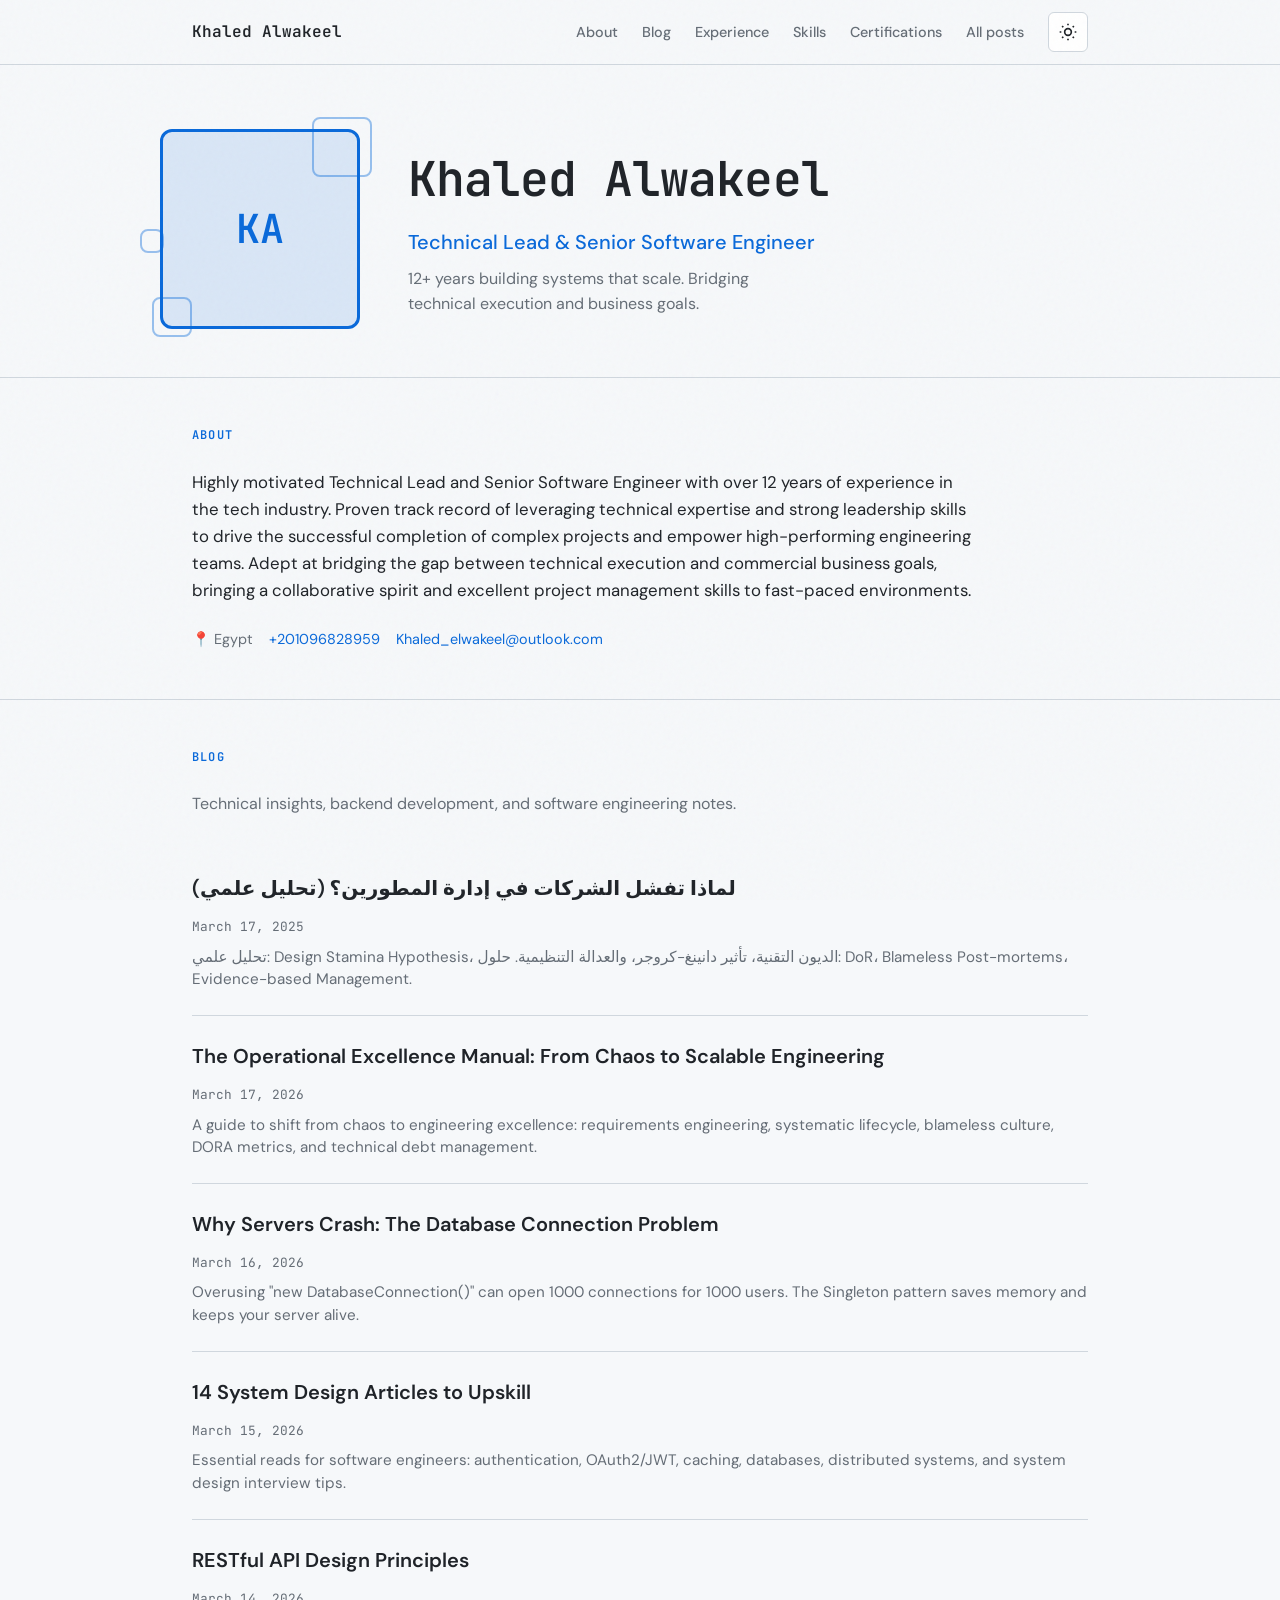
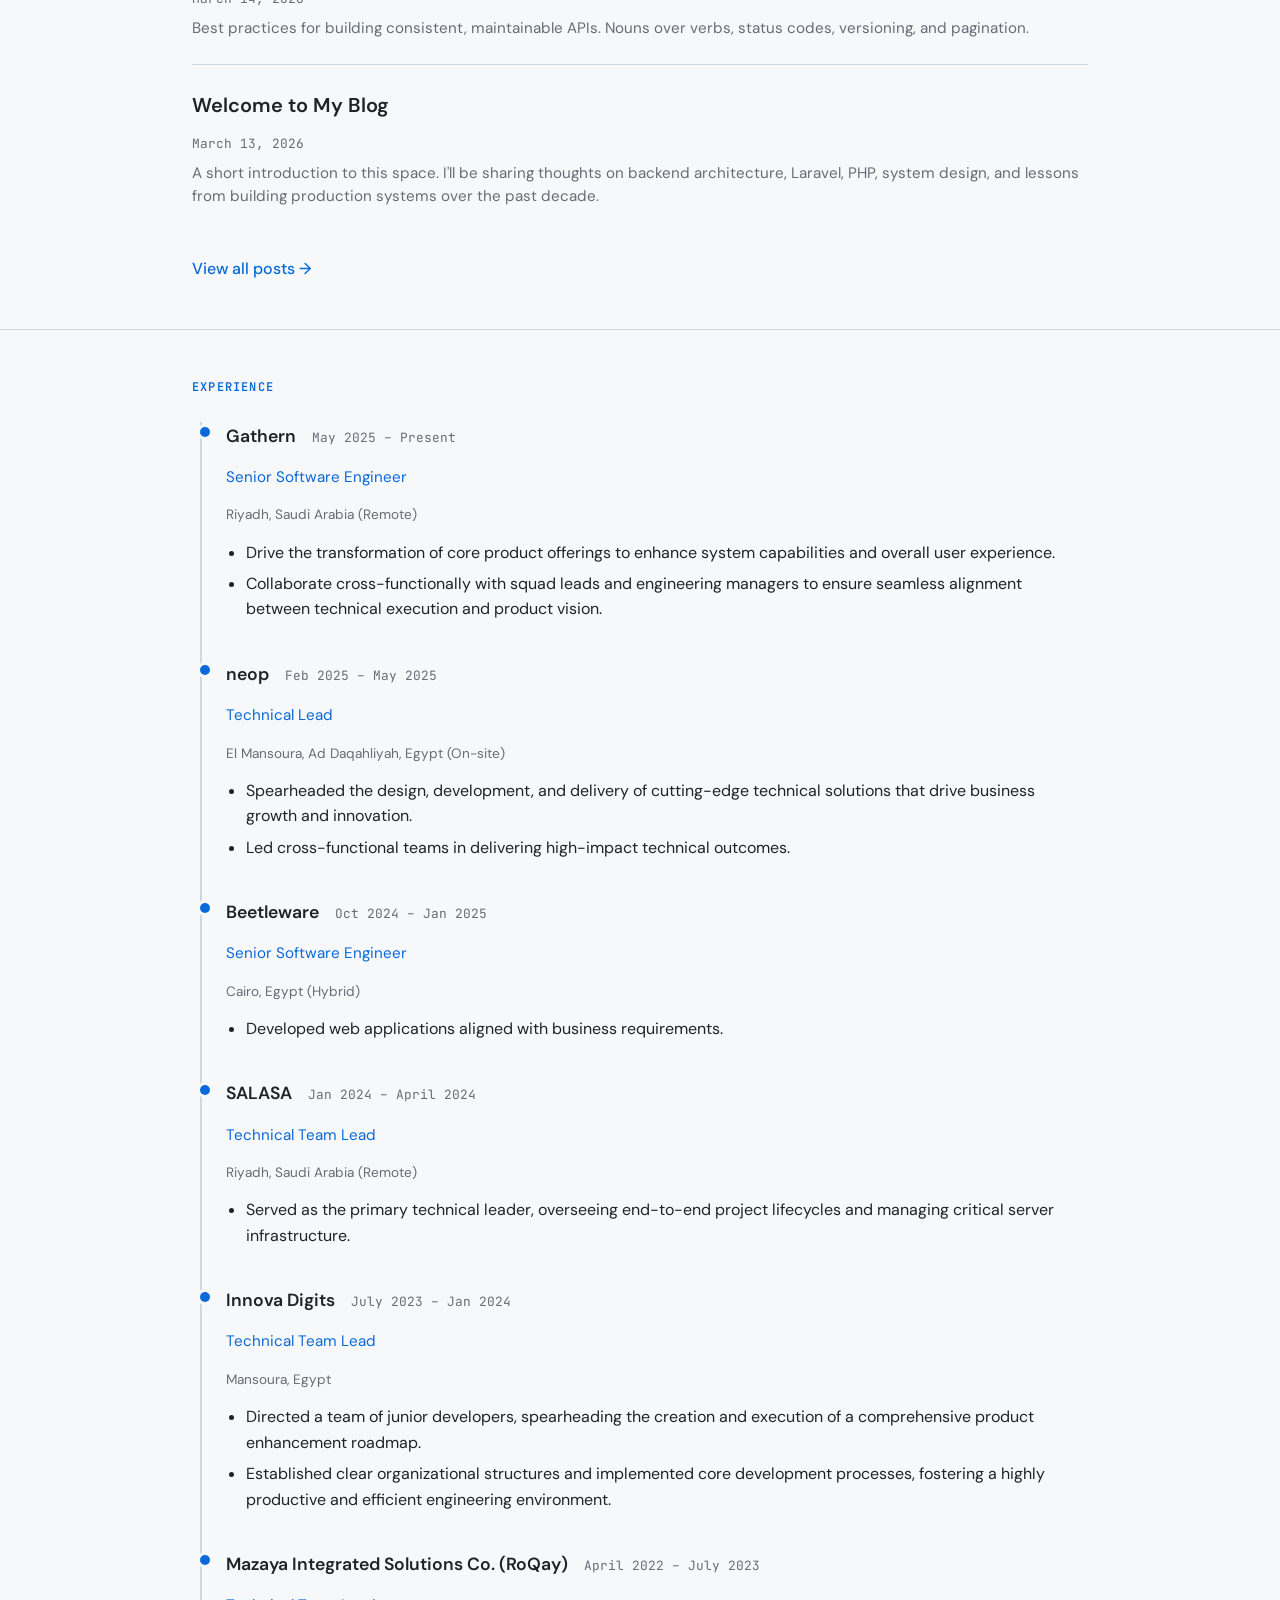
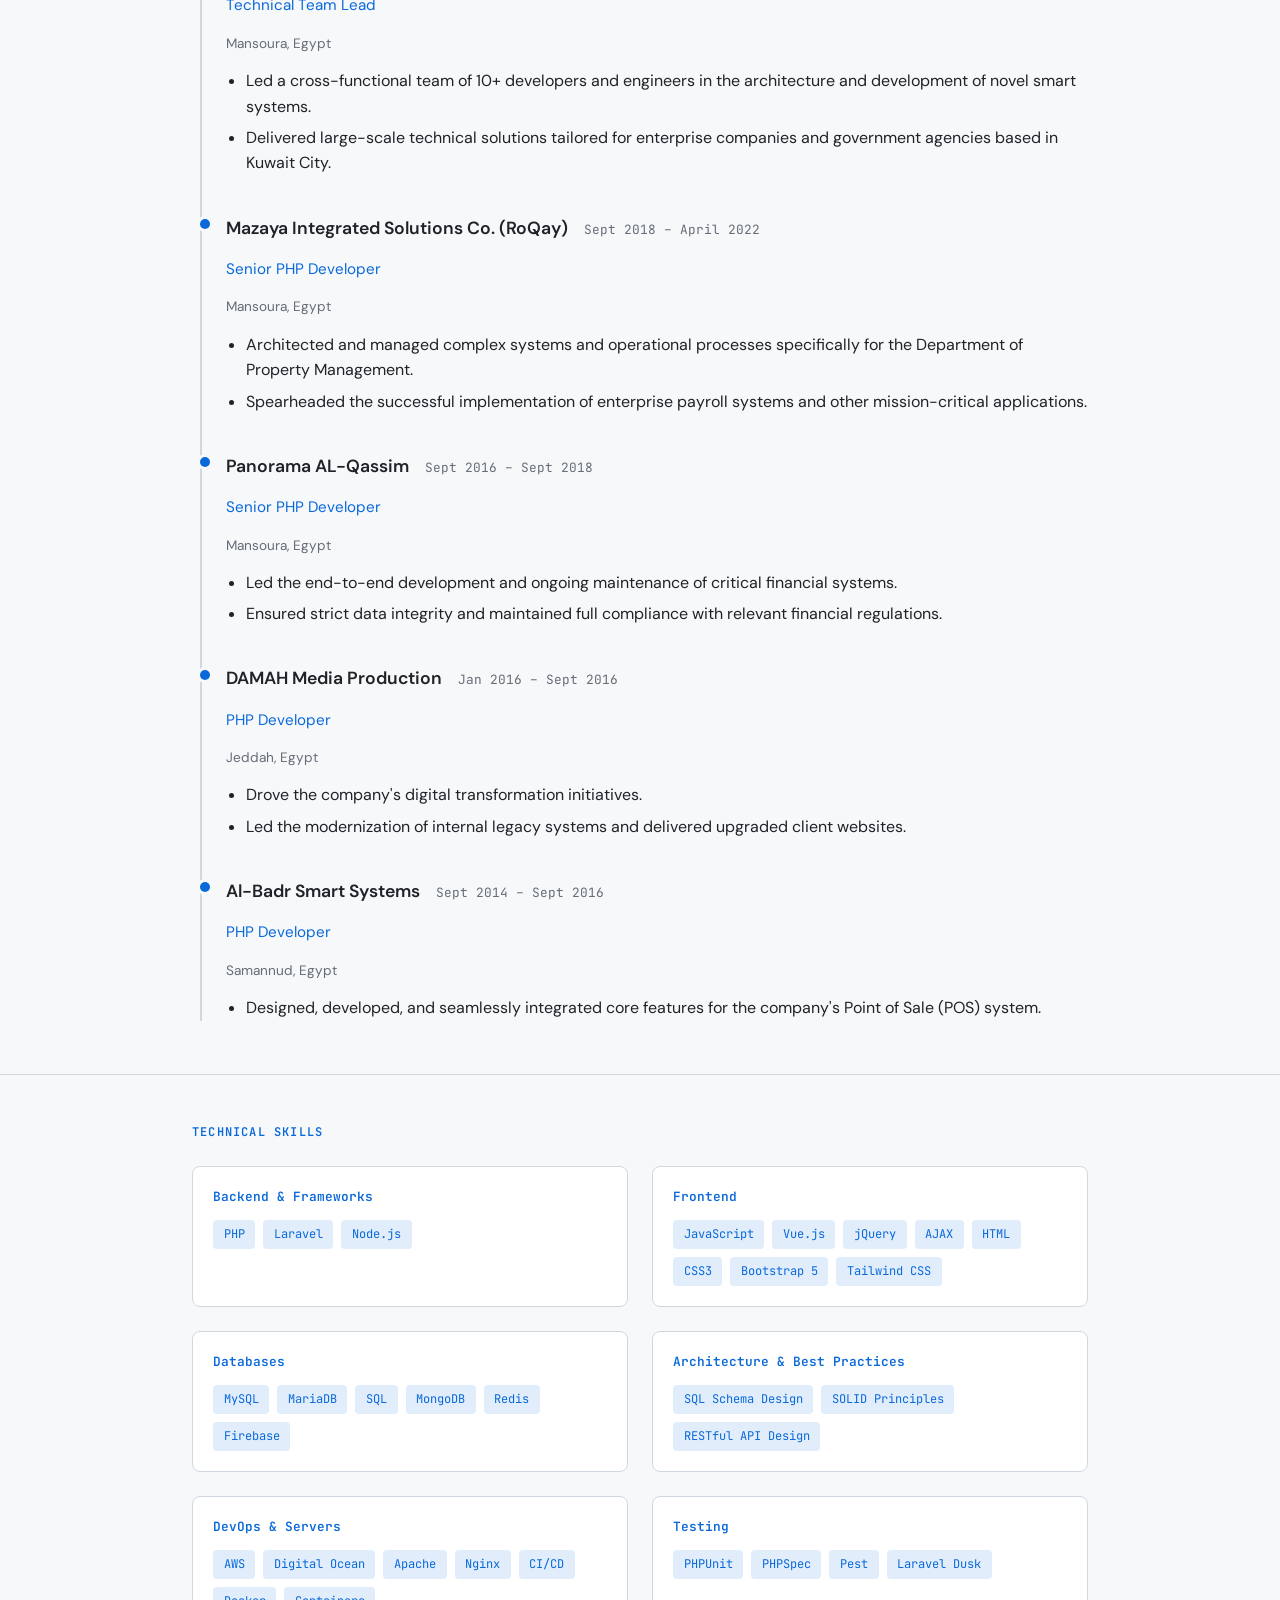
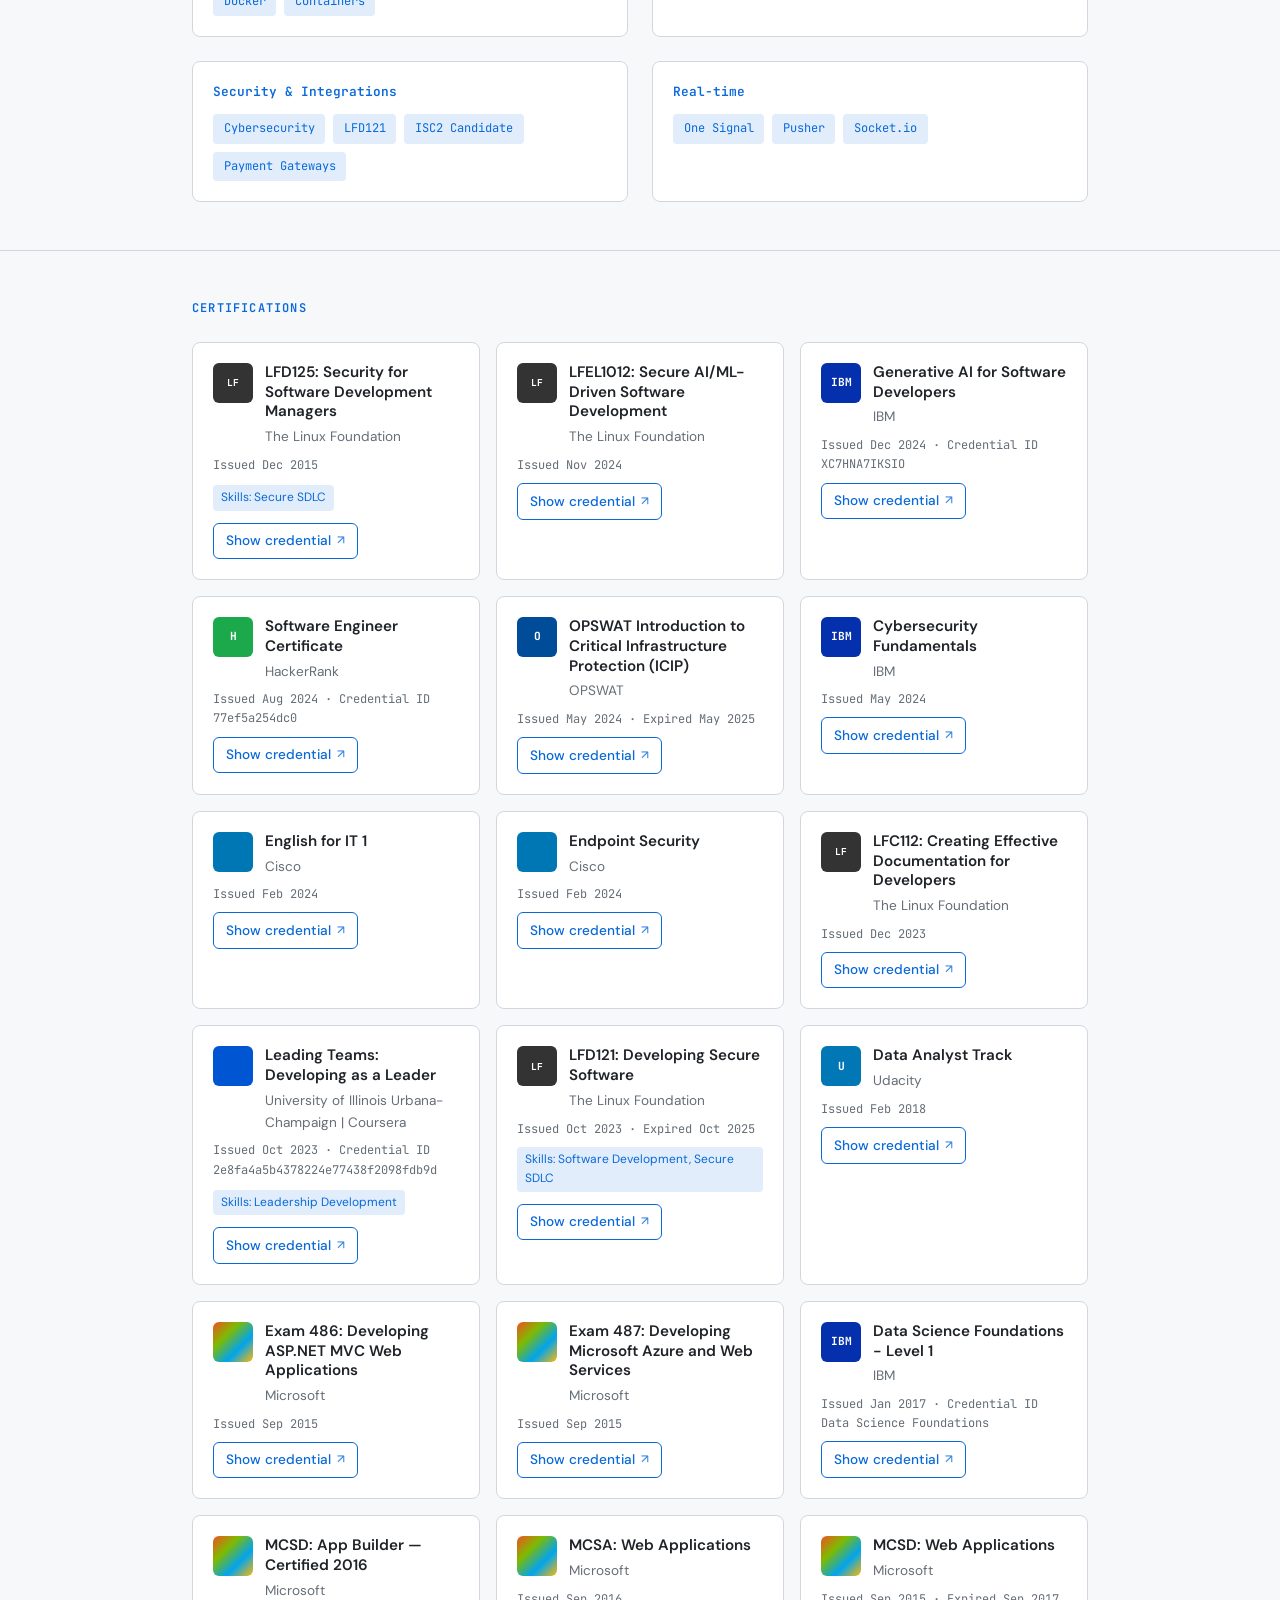
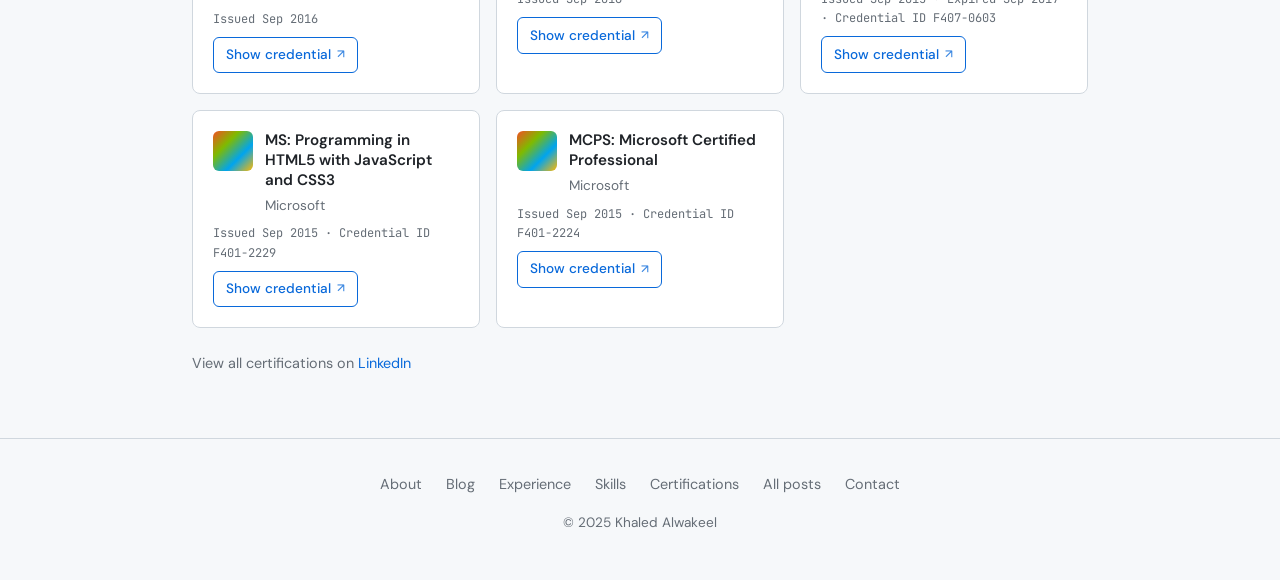
==== commit 0df52834: "Add Arabic blog post about management failures Add a new Arabic RTL blog post 'لماذا تفشل الشركات في" ====
--- a/index.html
+++ b/index.html
@@ -78,6 +78,13 @@
           <h2 class="section-title">Blog</h2>
           <p class="blog-intro">Technical insights, backend development, and software engineering notes.</p>
           <ul class="post-list post-list-home">
+            <li class="post-item">
+              <a href="blog/why-companies-fail-managing-developers.html" class="post-link">
+                <h3 class="post-title">لماذا تفشل الشركات في إدارة المطورين؟ (تحليل علمي)</h3>
+                <p class="post-meta">March 17, 2025</p>
+                <p class="post-excerpt">تحليل علمي: Design Stamina Hypothesis، الديون التقنية، تأثير دانينغ-كروجر، والعدالة التنظيمية. حلول: DoR، Blameless Post-mortems، Evidence-based Management.</p>
+              </a>
+            </li>
             <li class="post-item">
               <a href="blog/operational-excellence-manual.html" class="post-link">
                 <h3 class="post-title">The Operational Excellence Manual: From Chaos to Scalable Engineering</h3>
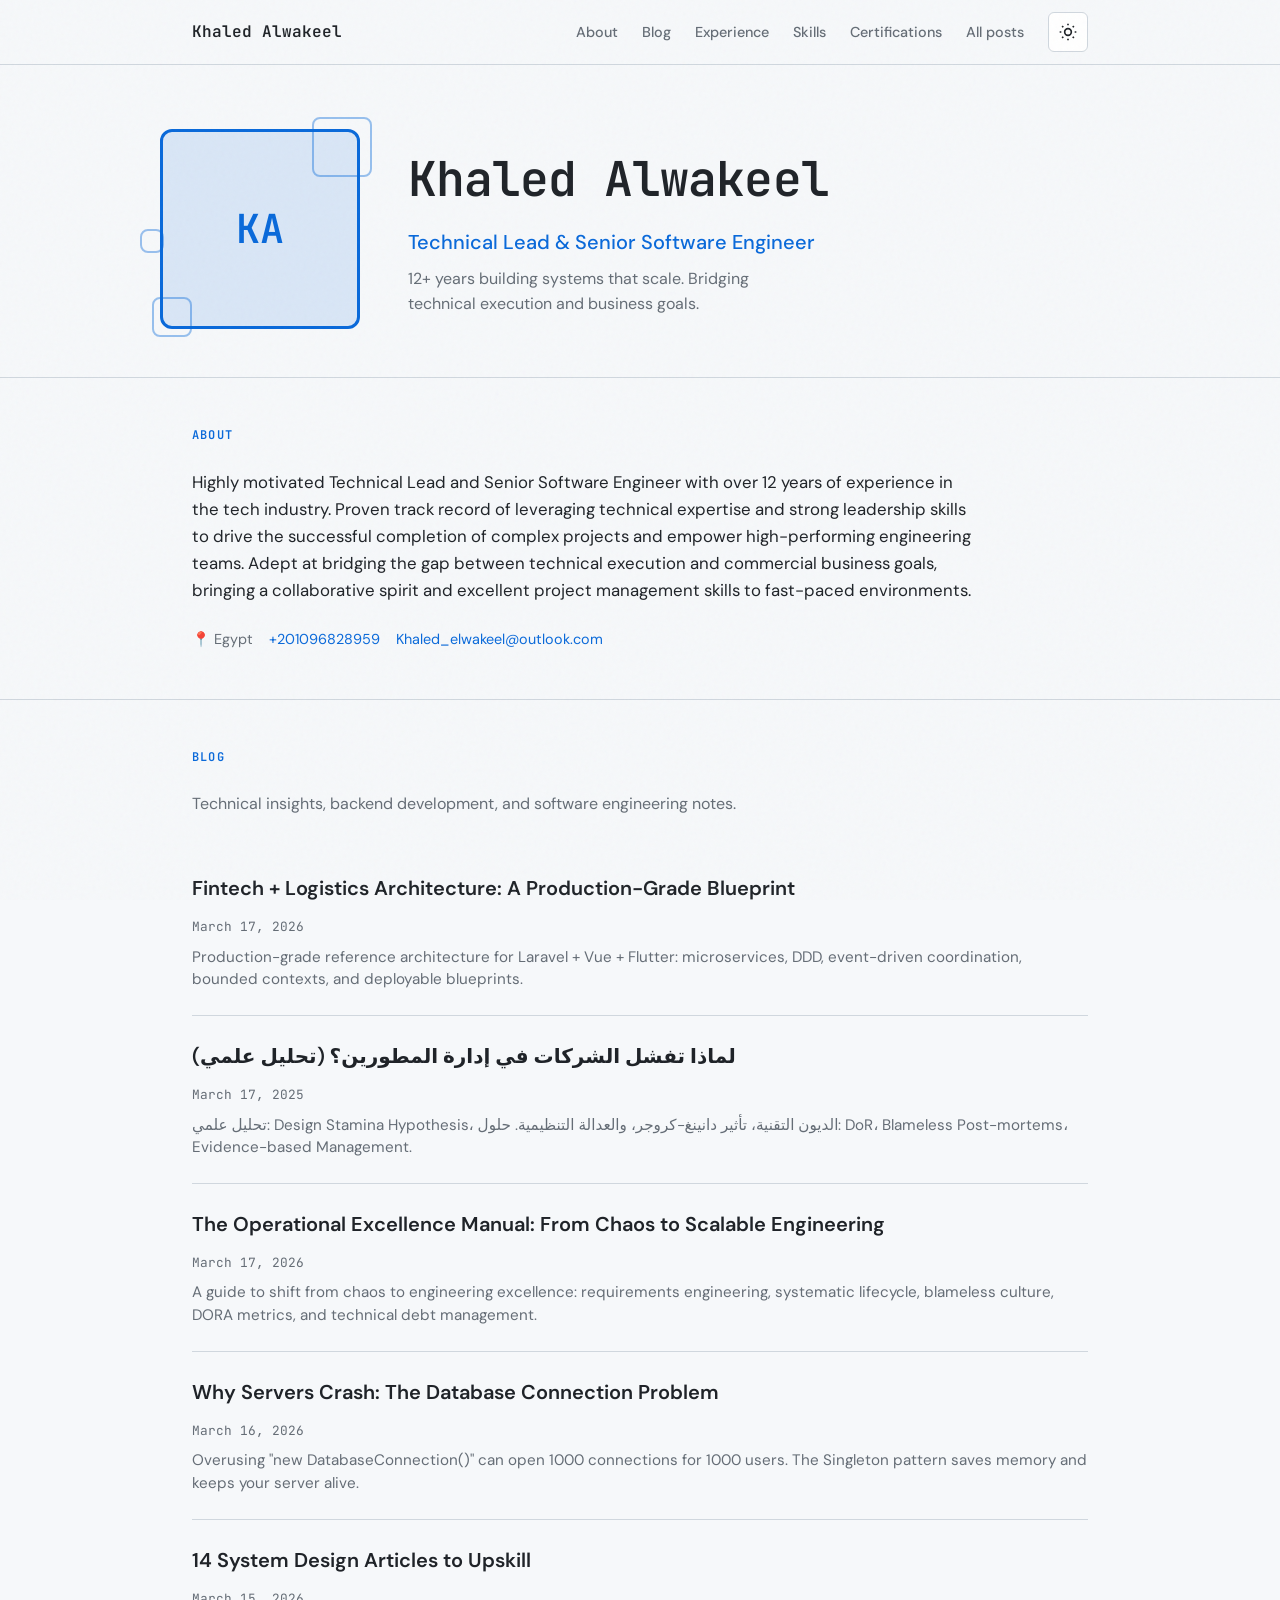
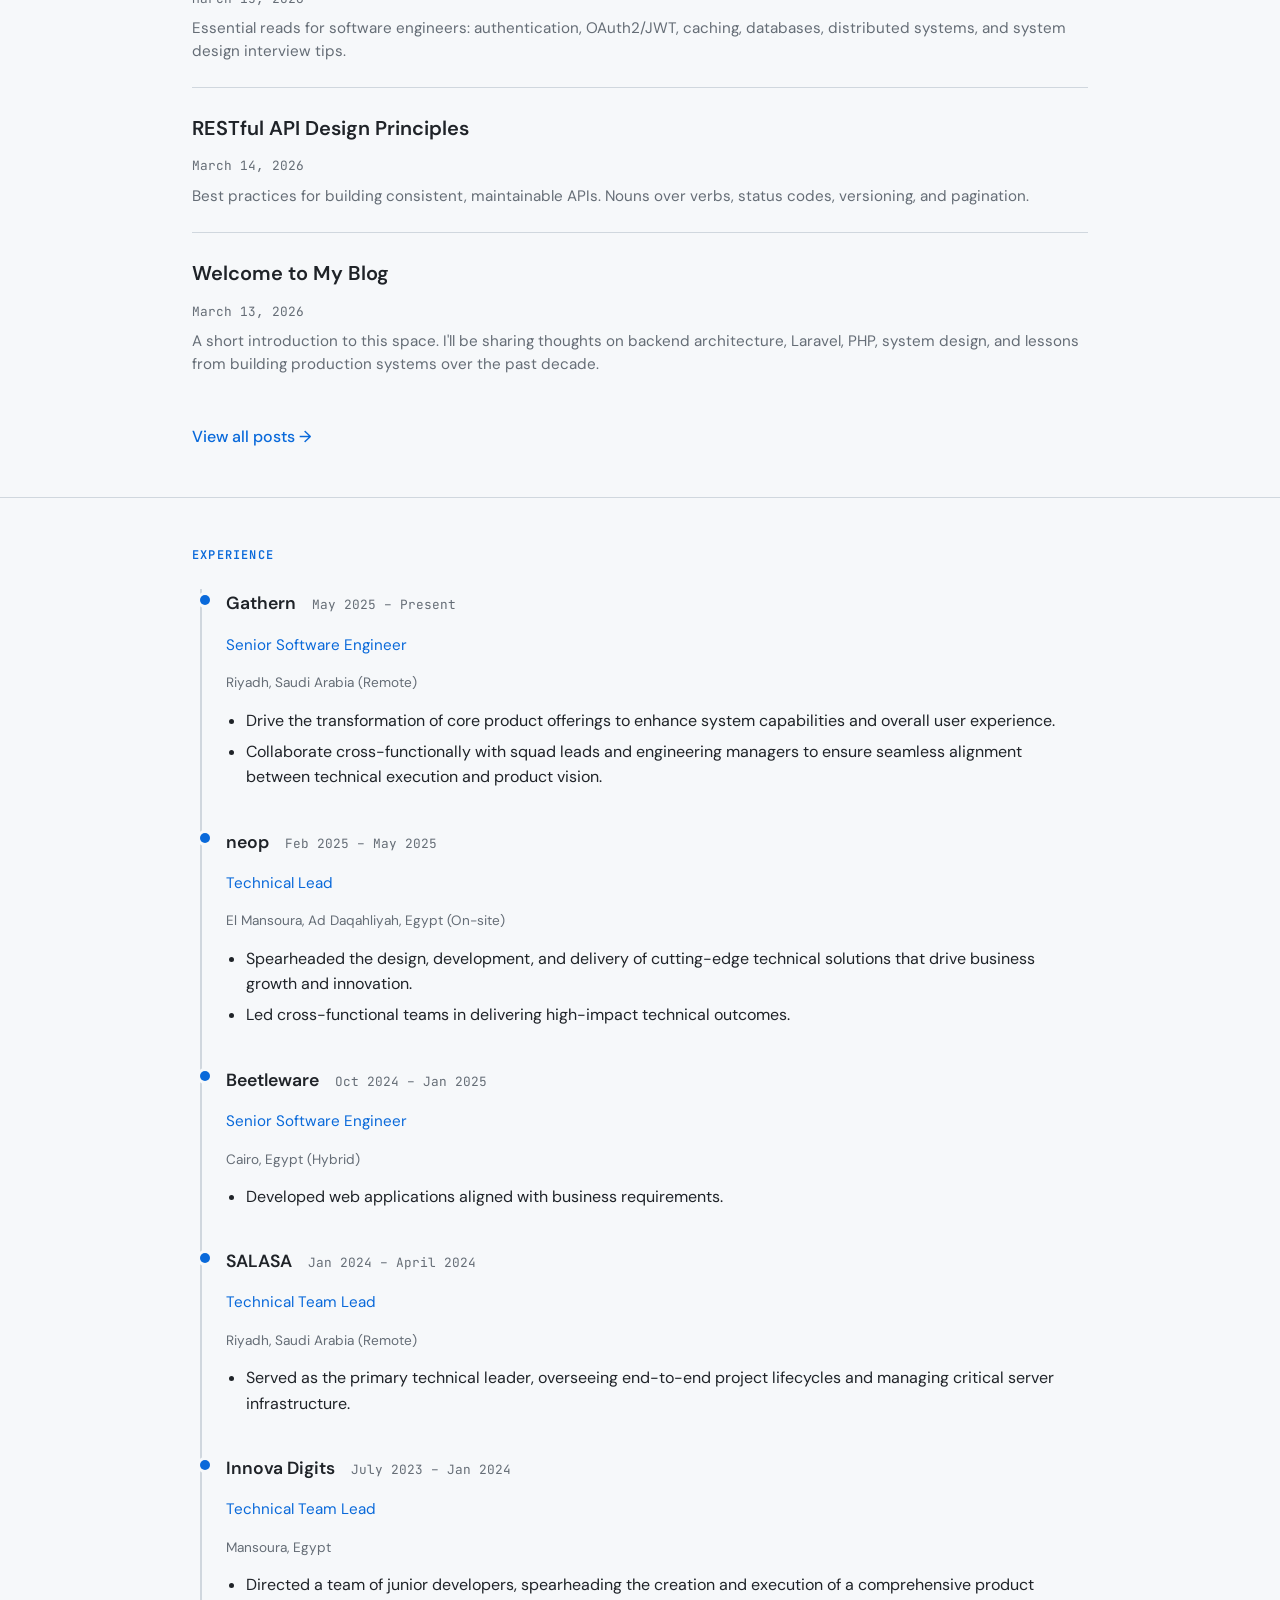
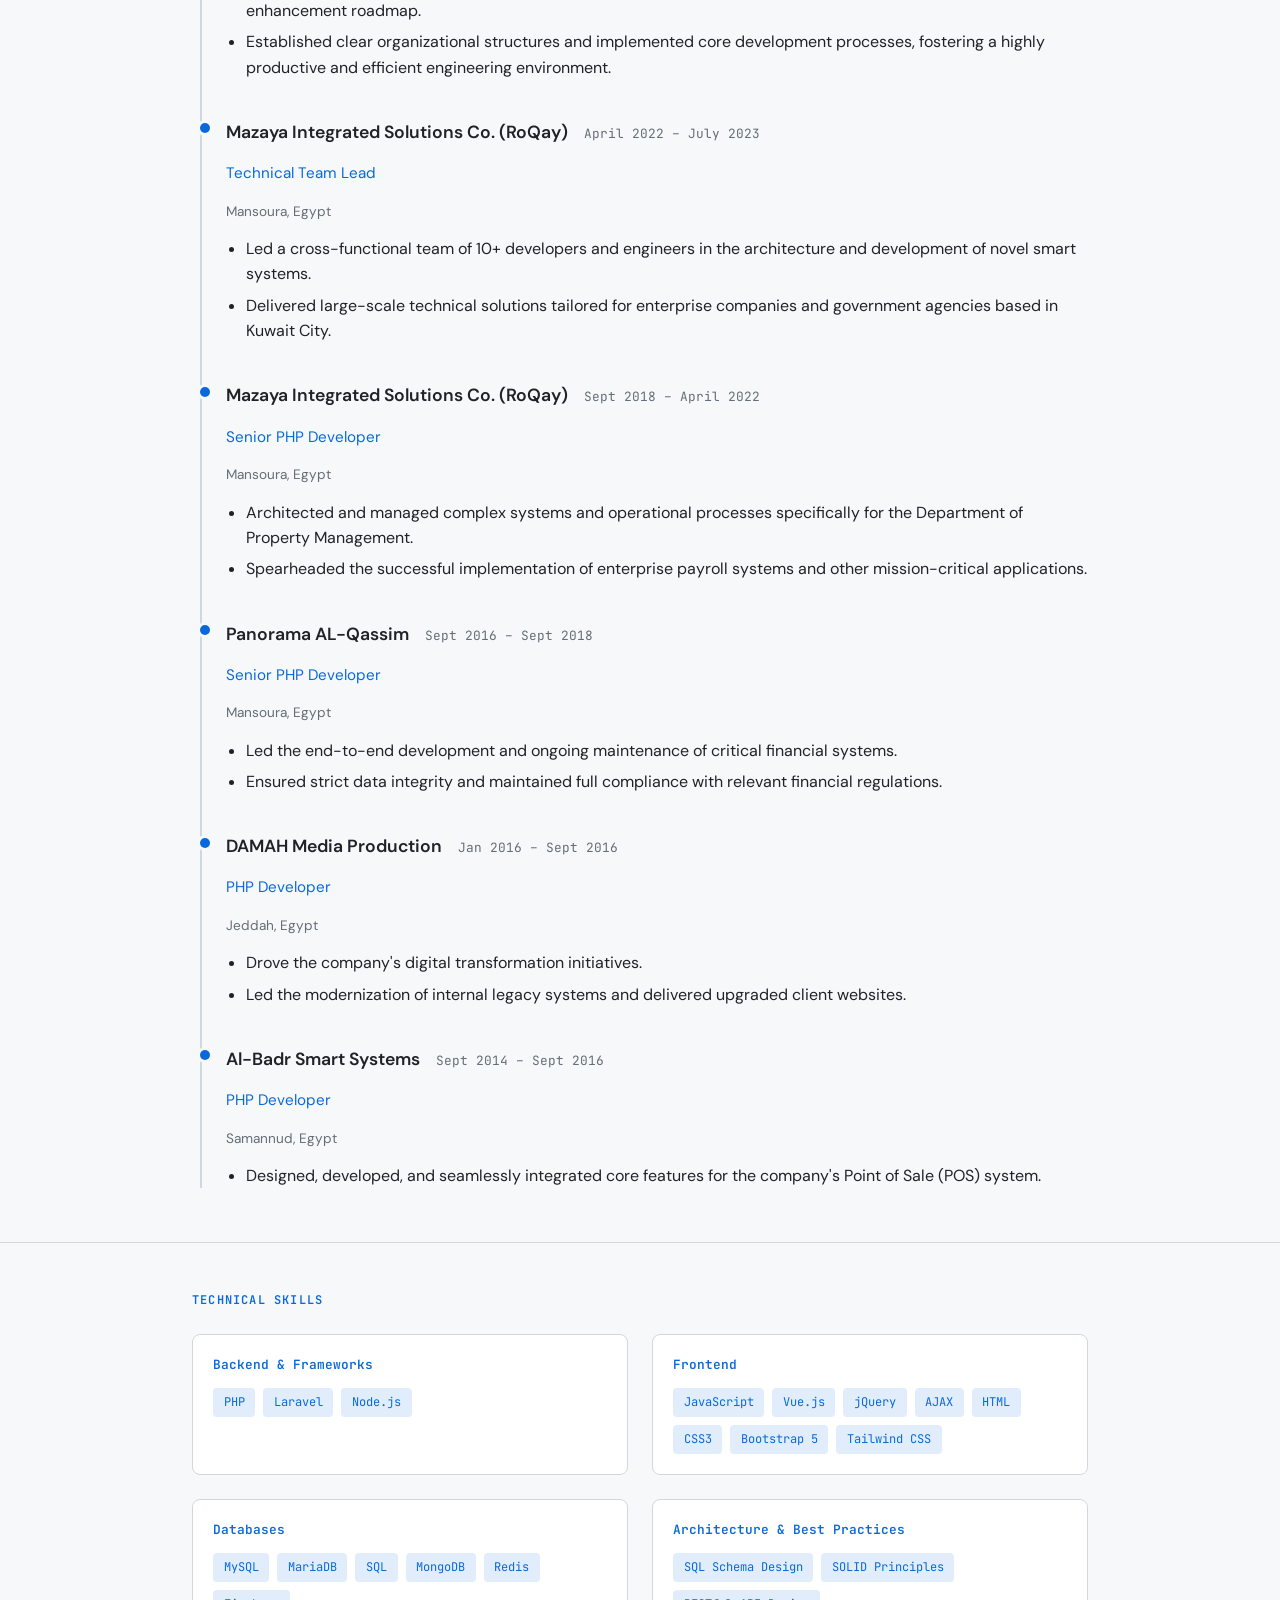
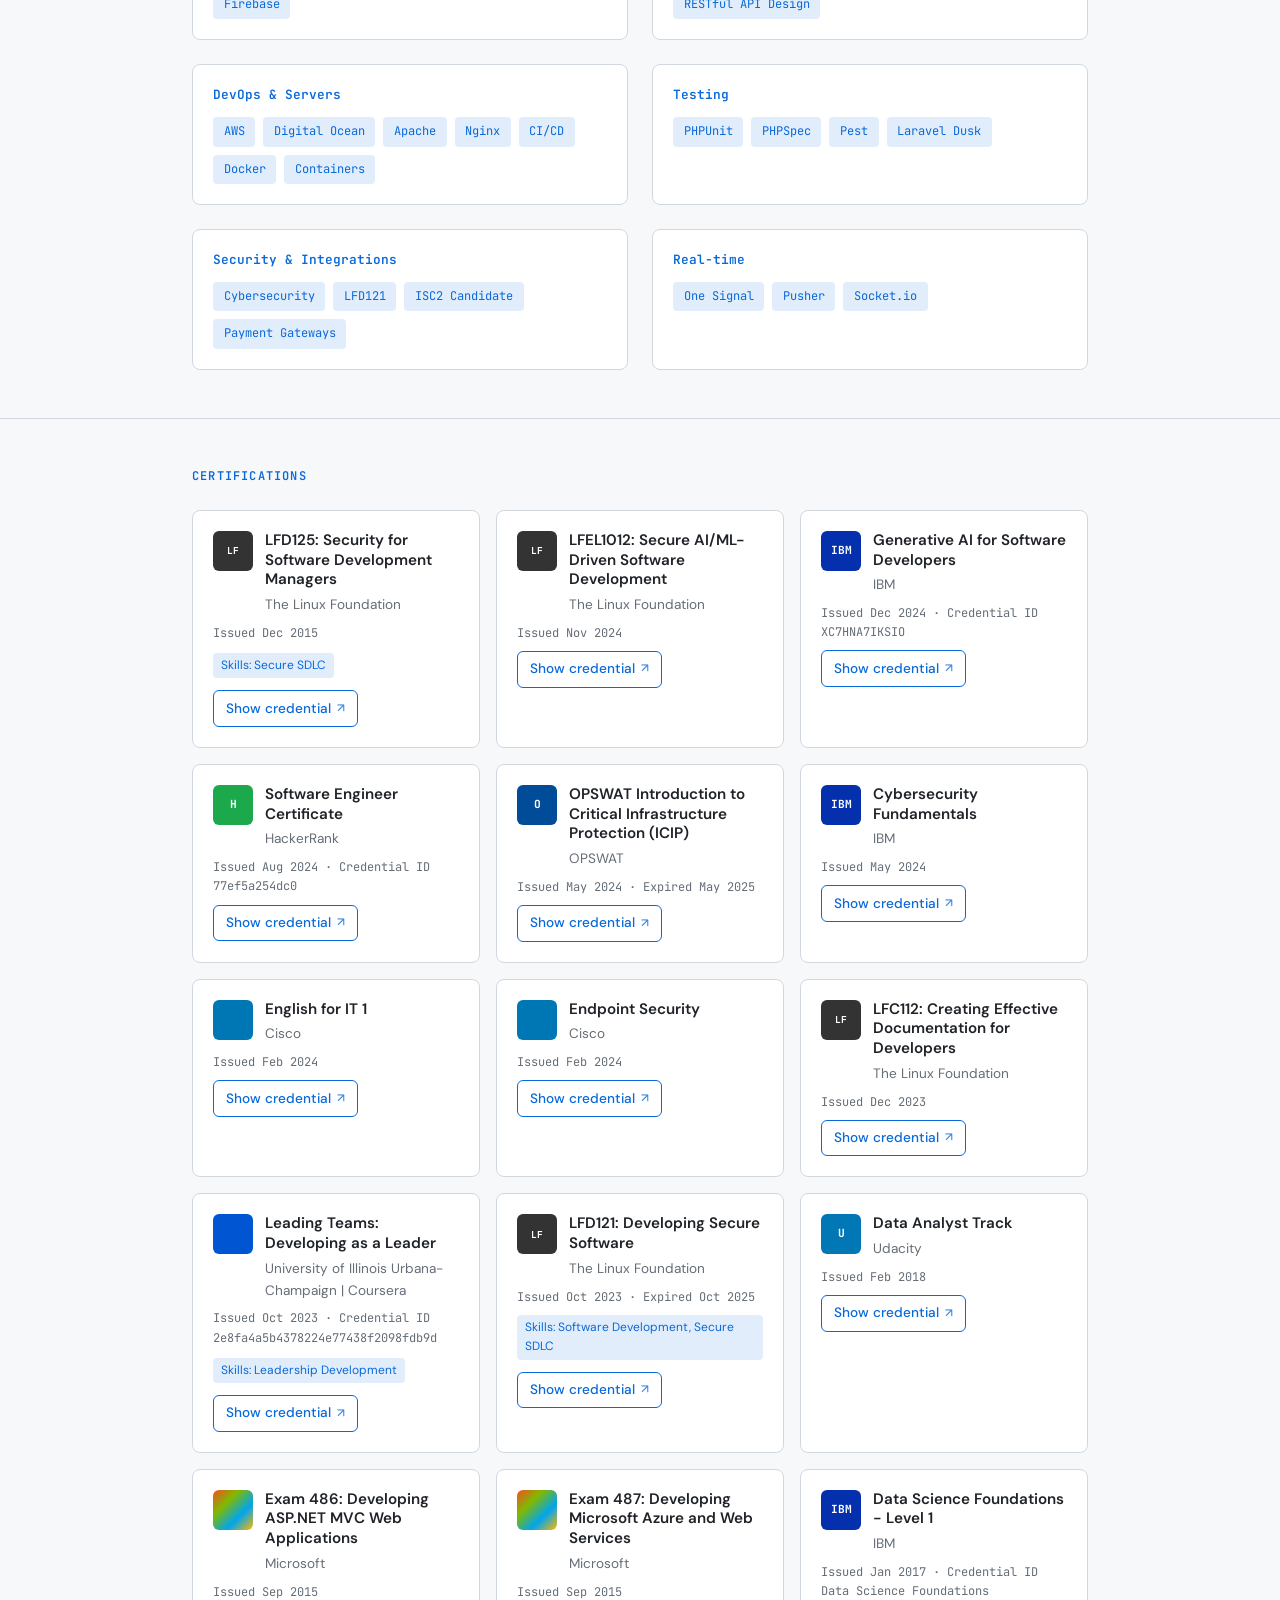
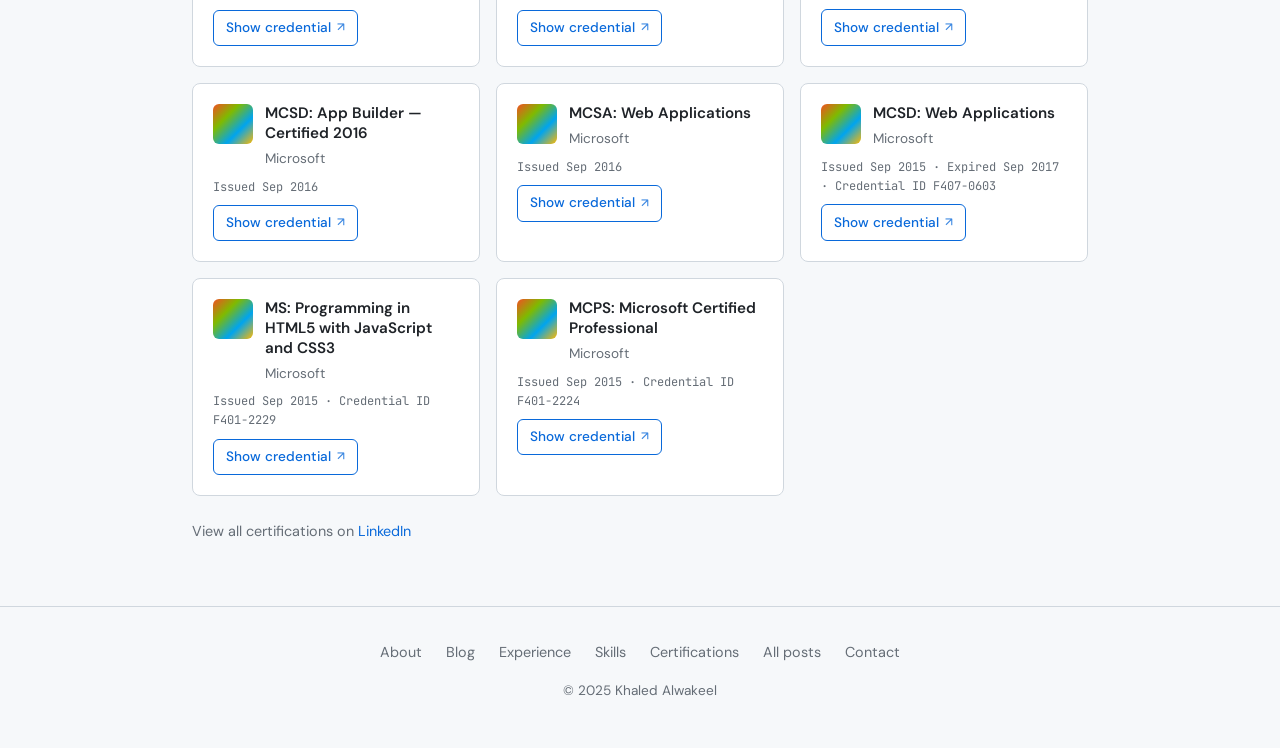
==== commit f26cd575: "Add Fintech + Logistics architecture post Introduce a new blog post (blog/fintech-logistics-architec" ====
--- a/index.html
+++ b/index.html
@@ -79,6 +79,13 @@
           <p class="blog-intro">Technical insights, backend development, and software engineering notes.</p>
           <ul class="post-list post-list-home">
             <li class="post-item">
+              <a href="blog/fintech-logistics-architecture.html" class="post-link">
+                <h3 class="post-title">Fintech + Logistics Architecture: A Production-Grade Blueprint</h3>
+                <p class="post-meta">March 17, 2026</p>
+                <p class="post-excerpt">Production-grade reference architecture for Laravel + Vue + Flutter: microservices, DDD, event-driven coordination, bounded contexts, and deployable blueprints.</p>
+              </a>
+            </li>
+            <li class="post-item">
               <a href="blog/why-companies-fail-managing-developers.html" class="post-link">
                 <h3 class="post-title">لماذا تفشل الشركات في إدارة المطورين؟ (تحليل علمي)</h3>
                 <p class="post-meta">March 17, 2025</p>
